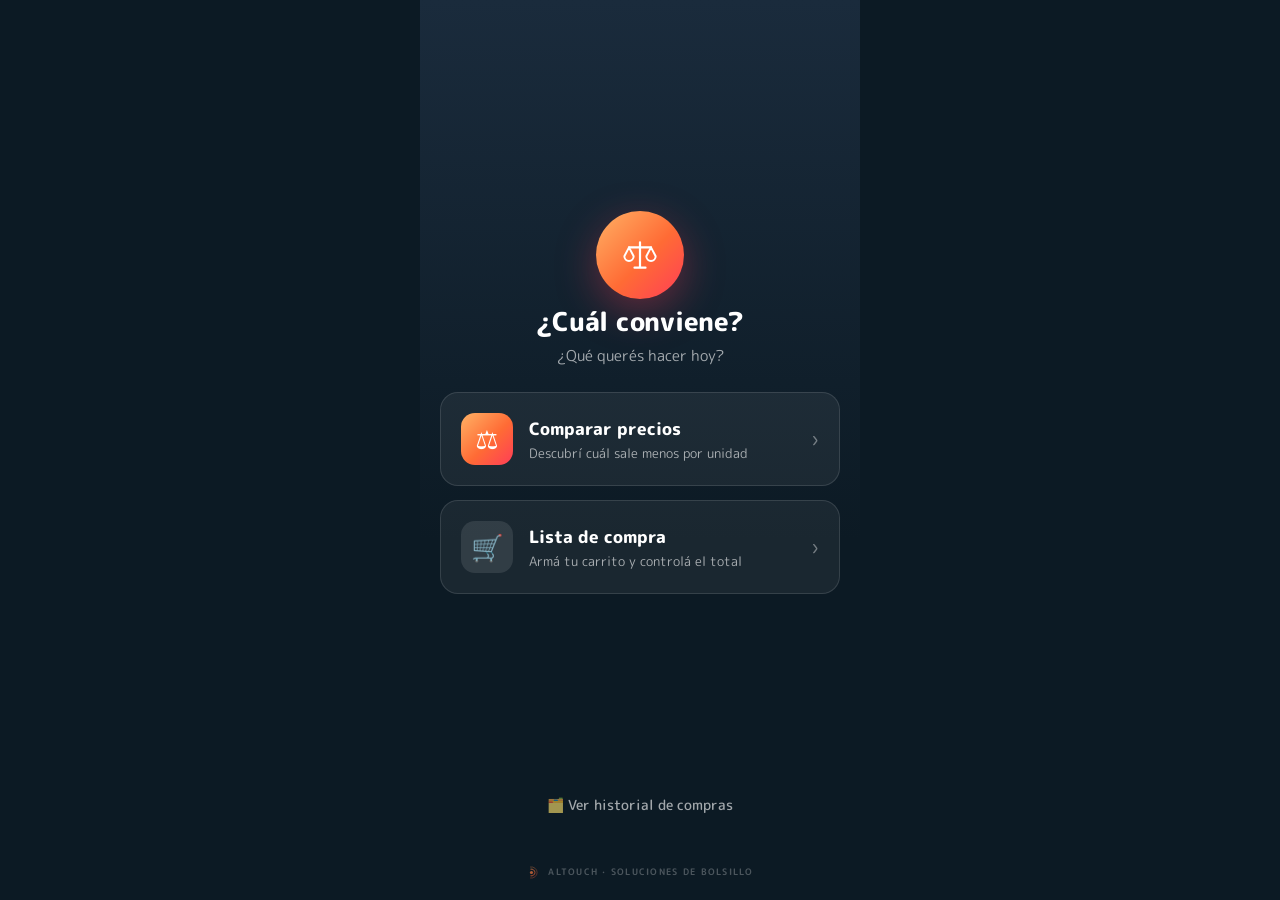
==== cualconviene/index.html @ 2d665ffc "Add files via upload" ====
<!DOCTYPE html>
<html lang="es">
<head>
<meta charset="UTF-8">
<meta name="viewport" content="width=device-width, initial-scale=1.0, maximum-scale=1.0, user-scalable=no">
<meta name="theme-color" content="#0C1A24">
<meta name="apple-mobile-web-app-capable" content="yes">
<meta name="apple-mobile-web-app-status-bar-style" content="black-translucent">
<meta name="apple-mobile-web-app-title" content="Cuál conviene">
<meta name="app-version" content="1">
<title>¿Cuál conviene? · altouch</title>
<link rel="manifest" href="./manifest.json">
<link rel="apple-touch-icon" href="./icons/apple-touch-icon.png">
<link rel="icon" href="./icons/icon-192.png">
<link rel="preconnect" href="https://fonts.googleapis.com">
<link rel="preconnect" href="https://fonts.gstatic.com" crossorigin>
<link href="https://fonts.googleapis.com/css2?family=M+PLUS+Rounded+1c:wght@400;500;700;800&display=swap" rel="stylesheet">
<style>
:root{
  --bg-0:#0C1A24; --bg-1:#1A2B3C; --bg-2:#22384B;
  --panel:rgba(255,255,255,0.06); --panel-strong:rgba(255,255,255,0.10);
  --border:rgba(255,255,255,0.12); --border-strong:rgba(255,255,255,0.22);
  --text:#FFFFFF; --text-dim:rgba(255,255,255,0.62); --text-faint:rgba(255,255,255,0.40);
  --accent:#FF6B35; --accent-2:#FF3D57; --accent-soft:#FFB265; --green:#7FC97A;
  --red:#FF5A6E; --radius:14px;
  --grad-accent:linear-gradient(135deg,#FFB265 0%,#FF6B35 55%,#FF3D57 100%);
}
*{box-sizing:border-box;margin:0;padding:0;-webkit-tap-highlight-color:transparent;}
html,body{height:100%;}
body{font-family:'M PLUS Rounded 1c',system-ui,sans-serif;background:var(--bg-0);color:var(--text);overflow:hidden;position:fixed;width:100%;}
#app{max-width:440px;margin:0 auto;height:100vh;height:100dvh;background:linear-gradient(180deg,#1A2B3C 0%,#0C1A24 60%);display:flex;flex-direction:column;position:relative;overflow:hidden;}
.screen{position:absolute;inset:0;display:flex;flex-direction:column;padding:24px 20px calc(20px + env(safe-area-inset-bottom));opacity:0;pointer-events:none;transform:translateX(24px);transition:opacity .28s ease,transform .28s ease;overflow-y:auto;}
.screen.active{opacity:1;pointer-events:auto;transform:translateX(0);}
.topbar{display:flex;align-items:center;gap:12px;margin-bottom:14px;min-height:36px;}
.topbar h2{flex:1;}
.back{background:var(--panel);border:1px solid var(--border);color:var(--text);width:36px;height:36px;border-radius:10px;font-size:18px;display:flex;align-items:center;justify-content:center;cursor:pointer;flex-shrink:0;}
.chip{background:var(--panel);border:1px solid var(--border);border-radius:20px;padding:6px 12px;font-size:13px;font-weight:700;white-space:nowrap;}
.chip .n{color:var(--green);}
.brandmark{display:flex;align-items:center;gap:8px;}
.brandmark .dot{width:26px;height:26px;border-radius:50%;background:var(--green);display:flex;align-items:center;justify-content:center;color:var(--bg-0);font-weight:800;font-size:15px;}
.brandmark .txt{font-size:13px;color:var(--text-dim);font-weight:500;letter-spacing:.02em;}
h1{font-size:26px;font-weight:800;line-height:1.15;letter-spacing:-.01em;}
h2{font-size:20px;font-weight:700;}
.sub{color:var(--text-dim);font-size:15px;line-height:1.5;font-weight:400;}

.hero-logo{width:88px;height:88px;border-radius:50%;background:var(--grad-accent);display:flex;align-items:center;justify-content:center;margin:0 auto 8px;box-shadow:0 12px 40px rgba(255,61,87,0.35);}
.hero-logo svg{width:44px;height:44px;}
.choice{display:flex;flex-direction:column;gap:14px;}
.choice-card{display:flex;align-items:center;gap:16px;background:var(--panel);border:1px solid var(--border);border-radius:18px;padding:20px;cursor:pointer;transition:transform .12s ease,border .2s ease;text-align:left;color:var(--text);font-family:inherit;}
.choice-card:active{transform:scale(.98);}
.choice-card .ic{width:52px;height:52px;border-radius:14px;background:var(--grad-accent);display:flex;align-items:center;justify-content:center;font-size:26px;flex-shrink:0;}
.choice-card .ic.alt{background:var(--panel-strong);}
.choice-card h3{font-size:17px;font-weight:800;margin-bottom:3px;}
.choice-card p{font-size:13px;color:var(--text-dim);font-weight:400;line-height:1.4;}
.choice-card .arr{margin-left:auto;color:var(--text-faint);font-size:22px;}
.hist-link{display:flex;align-items:center;justify-content:center;gap:8px;background:none;border:none;color:var(--text-dim);font-family:inherit;font-size:14px;font-weight:500;cursor:pointer;padding:14px;width:100%;}

.btn{width:100%;height:56px;border-radius:var(--radius);border:none;cursor:pointer;font-family:inherit;font-size:17px;font-weight:700;display:flex;align-items:center;justify-content:center;gap:10px;transition:transform .12s ease,filter .2s ease;}
.btn:active{transform:scale(.975);}
.btn-accent{background:var(--grad-accent);color:#fff;box-shadow:0 8px 24px rgba(255,61,87,.28);}
.btn-ghost{background:var(--panel);color:var(--text);border:1px solid var(--border-strong);}
.btn-green{background:var(--green);color:#0C1A24;}
.btn:disabled{background:var(--panel);color:var(--text-faint);box-shadow:none;cursor:default;}
.btn-sm{height:48px;font-size:15px;}

.field{margin-bottom:16px;}
.field label{display:block;font-size:13px;color:var(--text-dim);margin-bottom:7px;font-weight:500;}
.input,.select{width:100%;height:50px;border-radius:12px;background:var(--panel);border:1px solid var(--border);color:var(--text);font-family:inherit;font-size:16px;font-weight:500;padding:0 14px;outline:none;transition:border .2s ease;}
.input:focus,.select:focus{border-color:var(--accent);}
.input::placeholder{color:var(--text-faint);font-weight:400;}
.select{appearance:none;background-image:url("data:image/svg+xml,%3Csvg xmlns='http://www.w3.org/2000/svg' width='24' height='24' fill='none' stroke='%23ffffff' stroke-width='2' stroke-opacity='.5'%3E%3Cpath d='M6 9l6 6 6-6'/%3E%3C/svg%3E");background-repeat:no-repeat;background-position:right 12px center;padding-right:40px;}
.row{display:flex;gap:10px;}
.row .field{flex:1;}
.hint{font-size:12px;color:var(--accent-soft);margin-top:-8px;margin-bottom:16px;font-weight:500;}

.tip{font-size:12px;color:var(--text-dim);background:var(--panel);border:1px solid var(--border);border-radius:10px;padding:10px 12px;margin-bottom:18px;line-height:1.45;display:flex;gap:8px;align-items:flex-start;}
.tip .i{color:var(--accent-soft);flex-shrink:0;font-size:14px;}
.toggle-link{background:none;border:none;color:var(--accent-soft);font-family:inherit;font-size:13px;font-weight:700;cursor:pointer;padding:0;margin:-4px 0 16px;display:flex;align-items:center;gap:6px;}

.seg{display:flex;gap:8px;margin-bottom:18px;flex-wrap:wrap;}
.seg button{flex:1;min-width:calc(25% - 8px);height:40px;border-radius:10px;background:var(--panel);border:1px solid var(--border);color:var(--text-dim);font-family:inherit;font-size:13px;font-weight:500;cursor:pointer;transition:all .18s ease;}
.seg button.on{background:var(--grad-accent);color:#fff;border-color:transparent;font-weight:700;}

.plist{display:flex;flex-direction:column;gap:10px;margin:4px 0 16px;}
.pcard{display:flex;align-items:center;gap:12px;background:var(--panel);border:1px solid var(--border);border-radius:12px;padding:12px 14px;}
.pcard .avatar{width:44px;height:44px;border-radius:10px;flex-shrink:0;display:flex;align-items:center;justify-content:center;font-weight:800;font-size:17px;color:#fff;}
.pcard .meta{flex:1;min-width:0;}
.pcard .meta .nm{font-size:15px;font-weight:700;white-space:nowrap;overflow:hidden;text-overflow:ellipsis;}
.pcard .meta .dt{font-size:13px;color:var(--text-dim);font-weight:400;}
.pcard .amt{font-weight:800;font-size:15px;white-space:nowrap;}
.pcard .del{background:none;border:none;color:var(--text-faint);font-size:22px;cursor:pointer;padding:4px;line-height:1;}
.empty{text-align:center;padding:32px 16px;color:var(--text-faint);font-size:14px;border:1px dashed var(--border);border-radius:12px;margin:4px 0 16px;}

.stepper{display:flex;align-items:center;gap:2px;background:var(--panel-strong);border-radius:10px;padding:3px;flex-shrink:0;}
.stepper button{width:28px;height:28px;border:none;background:transparent;color:var(--text);font-size:18px;font-weight:700;cursor:pointer;border-radius:7px;display:flex;align-items:center;justify-content:center;line-height:1;}
.stepper button:active{background:var(--panel);}
.stepper .q{min-width:22px;text-align:center;font-size:14px;font-weight:800;}
.badge-offer{display:inline-block;background:rgba(127,201,122,.16);color:var(--green);font-size:11px;font-weight:700;padding:2px 7px;border-radius:8px;margin-left:6px;vertical-align:middle;}

.total-banner{background:var(--grad-accent);border-radius:18px;padding:18px 20px;margin-bottom:16px;display:flex;align-items:center;justify-content:space-between;box-shadow:0 10px 28px rgba(255,61,87,.28);}
.total-banner .lbl{font-size:13px;font-weight:700;text-transform:uppercase;letter-spacing:.06em;opacity:.9;}
.total-banner .val{font-size:30px;font-weight:800;line-height:1.1;margin-top:2px;}
.total-banner .cnt{text-align:right;font-size:13px;font-weight:700;opacity:.92;}
.total-banner .cnt b{display:block;font-size:26px;}

.winner{background:var(--grad-accent);border-radius:18px;padding:20px;margin-bottom:16px;box-shadow:0 12px 32px rgba(255,61,87,.30);position:relative;overflow:hidden;}
.winner .tag{font-size:12px;font-weight:700;text-transform:uppercase;letter-spacing:.08em;opacity:.9;}
.winner .nm{font-size:24px;font-weight:800;margin:4px 0 2px;}
.winner .unit{font-size:15px;font-weight:500;opacity:.92;}
.winner .save{position:absolute;top:16px;right:16px;background:rgba(0,0,0,.22);border-radius:20px;padding:6px 12px;font-size:13px;font-weight:700;}
.rank{display:flex;flex-direction:column;gap:10px;}
.rrow{display:flex;align-items:center;gap:14px;background:var(--panel);border:1px solid var(--border);border-radius:12px;padding:14px;}
.rrow .pos{font-size:15px;font-weight:800;color:var(--text-faint);width:24px;text-align:center;}
.rrow .bar-wrap{flex:1;min-width:0;}
.rrow .bar-top{display:flex;justify-content:space-between;margin-bottom:6px;gap:8px;}
.rrow .bar-top .nm{font-size:14px;font-weight:700;white-space:nowrap;overflow:hidden;text-overflow:ellipsis;}
.rrow .bar-top .pu{font-size:14px;font-weight:800;white-space:nowrap;}
.rrow .track{height:8px;border-radius:6px;background:rgba(255,255,255,.10);overflow:hidden;}
.rrow .fill{height:100%;border-radius:6px;background:var(--grad-accent);transition:width .6s cubic-bezier(.4,0,.2,1);}
.rrow.best .track{background:rgba(127,201,122,.18);}
.rrow.best .fill{background:var(--green);}
.rrow.best .pos{color:var(--green);}
.note{font-size:13px;color:var(--text-faint);text-align:center;margin-top:14px;line-height:1.5;}

.hcard{background:var(--panel);border:1px solid var(--border);border-radius:14px;padding:16px;margin-bottom:12px;}
.hcard .hhead{display:flex;justify-content:space-between;align-items:baseline;margin-bottom:6px;}
.hcard .hdate{font-size:14px;font-weight:700;}
.hcard .htot{font-size:20px;font-weight:800;color:var(--accent-soft);}
.hcard .hmeta{font-size:13px;color:var(--text-dim);}
.section-title{font-size:14px;font-weight:700;color:var(--text-dim);margin:20px 0 12px;text-transform:uppercase;letter-spacing:.05em;}
.chart{display:flex;align-items:flex-end;gap:10px;height:120px;padding:10px 4px 0;background:var(--panel);border:1px solid var(--border);border-radius:14px;margin-bottom:8px;}
.chart .col{flex:1;display:flex;flex-direction:column;align-items:center;gap:6px;height:100%;justify-content:flex-end;}
.chart .cbar{width:100%;max-width:38px;border-radius:6px 6px 0 0;background:var(--grad-accent);transition:height .5s ease;}
.chart .clbl{font-size:11px;color:var(--text-faint);text-align:center;line-height:1.2;}
.chart .cval{font-size:11px;font-weight:700;color:var(--text-dim);}
.trend{display:flex;align-items:center;justify-content:space-between;background:var(--panel);border:1px solid var(--border);border-radius:12px;padding:12px 14px;margin-bottom:8px;}
.trend .tn{font-size:14px;font-weight:700;}
.trend .tp{font-size:13px;color:var(--text-dim);}
.trend .delta{font-size:14px;font-weight:800;padding:4px 10px;border-radius:16px;}
.delta.up{background:rgba(255,90,110,.16);color:var(--red);}
.delta.down{background:rgba(127,201,122,.16);color:var(--green);}
.delta.flat{background:var(--panel-strong);color:var(--text-dim);}

#toast{position:absolute;bottom:calc(24px + env(safe-area-inset-bottom));left:50%;transform:translateX(-50%) translateY(20px);background:var(--bg-2);border:1px solid var(--border-strong);color:var(--text);padding:12px 20px;border-radius:12px;font-size:14px;font-weight:500;opacity:0;pointer-events:none;transition:all .3s ease;z-index:50;white-space:nowrap;max-width:90%;}
#toast.show{opacity:1;transform:translateX(-50%) translateY(0);}
.stack{display:flex;flex-direction:column;gap:12px;}
.mt-auto{margin-top:auto;padding-top:16px;}

.appfoot{display:flex;align-items:center;justify-content:center;gap:7px;padding-top:20px;margin-top:16px;opacity:.65;}
.appfoot svg{width:15px;height:15px;flex-shrink:0;}
.appfoot span{font-size:9px;color:var(--text-faint);font-weight:700;letter-spacing:.14em;text-transform:uppercase;}
</style>
</head>
<body>
<div id="app">

  <!-- HOME -->
  <section class="screen active" id="s-home">
    <div style="text-align:center;margin:auto 0 24px;">
      <div class="hero-logo">
        <svg viewBox="0 0 52 52" fill="none" xmlns="http://www.w3.org/2000/svg">
          <path d="M26 11 V41 M13 17 H39 M19.5 41 H32.5" stroke="#fff" stroke-width="2.6" stroke-linecap="round"/>
          <path d="M13 17 L7.5 27.5 A5.5 5.5 0 0 0 18.5 27.5 Z" stroke="#fff" stroke-width="2.3" stroke-linejoin="round" fill="none"/>
          <path d="M39 17 L33.5 27.5 A5.5 5.5 0 0 0 44.5 27.5 Z" stroke="#fff" stroke-width="2.3" stroke-linejoin="round" fill="none"/>
        </svg>
      </div>
      <h1 style="margin-bottom:8px;">¿Cuál conviene?</h1><p class="sub" style="max-width:280px;margin:0 auto;">¿Qué querés hacer hoy?</p>
    </div>
    <div class="choice">
      <button class="choice-card" onclick="go('add')"><div class="ic">⚖️</div><div><h3>Comparar precios</h3><p>Descubrí cuál sale menos por unidad</p></div><div class="arr">›</div></button>
      <button class="choice-card" onclick="go('cart')"><div class="ic alt">🛒</div><div><h3>Lista de compra</h3><p>Armá tu carrito y controlá el total</p></div><div class="arr">›</div></button>
    </div>
    <div style="margin-top:auto;">
      <button class="hist-link" onclick="go('history')">🗂️ Ver historial de compras</button>
      <div class="appfoot"><svg viewBox="0 0 52 52" fill="none" xmlns="http://www.w3.org/2000/svg"><defs><linearGradient id="atg-home" x1="0" y1="0" x2="52" y2="52" gradientUnits="userSpaceOnUse"><stop stop-color="#FFB265"/><stop offset=".55" stop-color="#FF6B35"/><stop offset="1" stop-color="#FF3D57"/></linearGradient></defs><circle cx="19" cy="26" r="5.5" fill="url(#atg-home)"/><path d="M16.92 14.18 A12 12 0 1 1 16.92 37.82" stroke="url(#atg-home)" stroke-width="3.4" stroke-linecap="round"/><path d="M15.61 6.80 A19.5 19.5 0 1 1 15.61 45.20" stroke="url(#atg-home)" stroke-width="3" stroke-linecap="round" opacity=".55"/></svg><span>altouch · soluciones de bolsillo</span></div>
    </div>
  </section>

  <!-- ADD (comparator) -->
  <section class="screen" id="s-add">
    <div class="topbar"><button class="back" onclick="go('home')">‹</button><h2>Comparar</h2><span class="chip">Cargados: <span class="n" id="add-count">0</span></span></div>
    <button class="btn btn-ghost btn-sm" style="margin-bottom:10px;" onclick="simulatePhoto()">📷 &nbsp;Sacar foto de la etiqueta</button>
    <div class="tip"><span class="i">📸</span><span>Encuadrá el producto mostrando el <b>gramaje o medida</b> y la <b>etiqueta de precio de la góndola</b> en la misma foto. Si la etiqueta de góndola ya tiene todo, con eso alcanza.</span></div>
    <div style="display:flex;align-items:center;gap:12px;margin-bottom:18px;"><div style="flex:1;height:1px;background:var(--border);"></div><span style="font-size:12px;color:var(--text-faint);">o cargá a mano</span><div style="flex:1;height:1px;background:var(--border);"></div></div>

    <div class="field"><label>¿Qué estás comparando?</label>
      <div class="seg" id="segType">
        <button class="on" data-t="peso" onclick="setType('peso')">Peso</button>
        <button data-t="volumen" onclick="setType('volumen')">Volumen</button>
        <button data-t="longitud" onclick="setType('longitud')">Largo</button>
        <button data-t="unidad" onclick="setType('unidad')">Unidades</button>
      </div>
    </div>
    <div class="field"><label>Nombre o marca</label><input class="input" id="i-name" placeholder="Ej: Arroz Gallo Oro"></div>
    <div class="row">
      <div class="field"><label>Precio ($)</label><input class="input" id="i-price" type="number" inputmode="decimal" placeholder="135.50"></div>
      <div class="field"><label>Cantidad</label><input class="input" id="i-qty" type="number" inputmode="decimal" placeholder="1"></div>
      <div class="field" style="flex:0 0 96px;"><label>Unidad</label><select class="select" id="i-unit" onchange="onUnitChange()"></select></div>
    </div>
    <div id="pano-field" style="display:none;">
      <div class="field"><label>¿Cuánto mide cada paño? (cm)</label><input class="input" id="i-pano" type="number" inputmode="decimal" placeholder="Ej: 22"></div>
      <p class="hint">↑ Convertimos los paños a metros para poder compararlos contra rollos en metros.</p>
    </div>

    <button class="toggle-link" id="offer-toggle" onclick="toggleOffer('add')">＋ ¿Hay oferta por cantidad? (3x2, 2do al 50%…)</button>
    <div id="offer-field" style="display:none;">
      <div class="row">
        <div class="field"><label>Llevando (cant.)</label><input class="input" id="i-offer-qty" type="number" inputmode="decimal" placeholder="Ej: 2"></div>
        <div class="field"><label>Pagás en total ($)</label><input class="input" id="i-offer-total" type="number" inputmode="decimal" placeholder="Ej: 2100"></div>
      </div>
      <p class="hint">Calculamos el precio real por unidad con la oferta aplicada.</p>
    </div>

    <button class="btn btn-green btn-sm" style="margin-top:4px;" onclick="addProduct()">＋ Agregar a la comparación</button>
    <div class="mt-auto"><button class="btn btn-accent" id="btn-goto-list" onclick="go('list')" disabled>Ver comparación (0)</button></div>
    <div class="appfoot"><svg viewBox="0 0 52 52" fill="none" xmlns="http://www.w3.org/2000/svg"><defs><linearGradient id="atg-add" x1="0" y1="0" x2="52" y2="52" gradientUnits="userSpaceOnUse"><stop stop-color="#FFB265"/><stop offset=".55" stop-color="#FF6B35"/><stop offset="1" stop-color="#FF3D57"/></linearGradient></defs><circle cx="19" cy="26" r="5.5" fill="url(#atg-add)"/><path d="M16.92 14.18 A12 12 0 1 1 16.92 37.82" stroke="url(#atg-add)" stroke-width="3.4" stroke-linecap="round"/><path d="M15.61 6.80 A19.5 19.5 0 1 1 15.61 45.20" stroke="url(#atg-add)" stroke-width="3" stroke-linecap="round" opacity=".55"/></svg><span>altouch · soluciones de bolsillo</span></div>
  </section>

  <!-- COMPARE LIST -->
  <section class="screen" id="s-list">
    <div class="topbar"><button class="back" onclick="go('add')">‹</button><h2>Tu comparación</h2></div>
    <p class="sub" id="list-sub" style="margin-bottom:14px;">Cargá al menos 2 productos.</p>
    <div id="list-container"></div>
    <div class="mt-auto stack">
      <button class="btn btn-ghost btn-sm" onclick="go('add')">＋ Agregar otro producto</button>
      <button class="btn btn-accent" id="btn-do-compare" onclick="compare()" disabled>Comparar precios</button>
    </div>
    <div class="appfoot"><svg viewBox="0 0 52 52" fill="none" xmlns="http://www.w3.org/2000/svg"><defs><linearGradient id="atg-list" x1="0" y1="0" x2="52" y2="52" gradientUnits="userSpaceOnUse"><stop stop-color="#FFB265"/><stop offset=".55" stop-color="#FF6B35"/><stop offset="1" stop-color="#FF3D57"/></linearGradient></defs><circle cx="19" cy="26" r="5.5" fill="url(#atg-list)"/><path d="M16.92 14.18 A12 12 0 1 1 16.92 37.82" stroke="url(#atg-list)" stroke-width="3.4" stroke-linecap="round"/><path d="M15.61 6.80 A19.5 19.5 0 1 1 15.61 45.20" stroke="url(#atg-list)" stroke-width="3" stroke-linecap="round" opacity=".55"/></svg><span>altouch · soluciones de bolsillo</span></div>
  </section>

  <!-- RESULTS -->
  <section class="screen" id="s-results">
    <div class="topbar"><button class="back" onclick="go('list')">‹</button><h2>Resultado</h2></div>
    <div id="results-container"></div>
    <div class="mt-auto stack">
      <button class="btn btn-green btn-sm" onclick="addWinnerToCart()">🛒 &nbsp;Agregar ganador a mi lista</button>
      <div class="row">
        <button class="btn btn-ghost btn-sm" style="flex:1;" onclick="saveComparison()">💾 Guardar</button>
        <button class="btn btn-ghost btn-sm" style="flex:1;" onclick="reset()">↺ De nuevo</button>
      </div>
    </div>
    <div class="appfoot"><svg viewBox="0 0 52 52" fill="none" xmlns="http://www.w3.org/2000/svg"><defs><linearGradient id="atg-res" x1="0" y1="0" x2="52" y2="52" gradientUnits="userSpaceOnUse"><stop stop-color="#FFB265"/><stop offset=".55" stop-color="#FF6B35"/><stop offset="1" stop-color="#FF3D57"/></linearGradient></defs><circle cx="19" cy="26" r="5.5" fill="url(#atg-res)"/><path d="M16.92 14.18 A12 12 0 1 1 16.92 37.82" stroke="url(#atg-res)" stroke-width="3.4" stroke-linecap="round"/><path d="M15.61 6.80 A19.5 19.5 0 1 1 15.61 45.20" stroke="url(#atg-res)" stroke-width="3" stroke-linecap="round" opacity=".55"/></svg><span>altouch · soluciones de bolsillo</span></div>
  </section>

  <!-- CART -->
  <section class="screen" id="s-cart">
    <div class="topbar"><button class="back" onclick="go('home')">‹</button><h2>Lista de compra</h2></div>
    <div class="total-banner"><div><div class="lbl">Total</div><div class="val" id="cart-total">$0</div></div><div class="cnt"><b id="cart-count">0</b>ítems</div></div>
    <div id="cart-container"></div>

    <div class="section-title" style="margin-top:8px;">Agregar producto</div>
    <button class="btn btn-ghost btn-sm" style="margin-bottom:10px;" onclick="simulateCartPhoto()">📷 &nbsp;Sacar foto</button>
    <div class="tip"><span class="i">📸</span><span>Mostrá el producto y la <b>etiqueta de precio de góndola</b> en la misma toma.</span></div>
    <div class="row">
      <div class="field" style="flex:2;"><label>Producto</label><input class="input" id="c-name" placeholder="Ej: Leche"></div>
      <div class="field" style="flex:1;"><label>Cantidad</label><input class="input" id="c-qty" type="number" inputmode="numeric" placeholder="1"></div>
    </div>
    <div class="field"><label>Precio c/u ($)</label><input class="input" id="c-price" type="number" inputmode="decimal" placeholder="990"></div>

    <button class="toggle-link" id="c-offer-toggle" onclick="toggleOffer('cart')">＋ ¿Oferta por cantidad?</button>
    <div id="c-offer-field" style="display:none;">
      <div class="row">
        <div class="field"><label>Llevando (cant.)</label><input class="input" id="c-offer-qty" type="number" inputmode="numeric" placeholder="Ej: 3"></div>
        <div class="field"><label>Pagás en total ($)</label><input class="input" id="c-offer-total" type="number" inputmode="decimal" placeholder="Ej: 2000"></div>
      </div>
      <p class="hint">Usamos el precio de la oferta como total de esa línea.</p>
    </div>

    <button class="btn btn-green btn-sm" onclick="addCartItem()">＋ Agregar a la lista</button>
    <div class="mt-auto stack">
      <button class="btn btn-ghost btn-sm" onclick="go('add')">⚖️ &nbsp;Ir a comparar un producto</button>
      <button class="btn btn-accent" id="btn-close-purchase" onclick="closePurchase()" disabled>Cerrar compra</button>
    </div>
    <div class="appfoot"><svg viewBox="0 0 52 52" fill="none" xmlns="http://www.w3.org/2000/svg"><defs><linearGradient id="atg-cart" x1="0" y1="0" x2="52" y2="52" gradientUnits="userSpaceOnUse"><stop stop-color="#FFB265"/><stop offset=".55" stop-color="#FF6B35"/><stop offset="1" stop-color="#FF3D57"/></linearGradient></defs><circle cx="19" cy="26" r="5.5" fill="url(#atg-cart)"/><path d="M16.92 14.18 A12 12 0 1 1 16.92 37.82" stroke="url(#atg-cart)" stroke-width="3.4" stroke-linecap="round"/><path d="M15.61 6.80 A19.5 19.5 0 1 1 15.61 45.20" stroke="url(#atg-cart)" stroke-width="3" stroke-linecap="round" opacity=".55"/></svg><span>altouch · soluciones de bolsillo</span></div>
  </section>

  <!-- HISTORY -->
  <section class="screen" id="s-history">
    <div class="topbar"><button class="back" onclick="go('home')">‹</button><h2>Historial</h2></div>
    <div id="history-container"></div>
    <div class="appfoot"><svg viewBox="0 0 52 52" fill="none" xmlns="http://www.w3.org/2000/svg"><defs><linearGradient id="atg-hist" x1="0" y1="0" x2="52" y2="52" gradientUnits="userSpaceOnUse"><stop stop-color="#FFB265"/><stop offset=".55" stop-color="#FF6B35"/><stop offset="1" stop-color="#FF3D57"/></linearGradient></defs><circle cx="19" cy="26" r="5.5" fill="url(#atg-hist)"/><path d="M16.92 14.18 A12 12 0 1 1 16.92 37.82" stroke="url(#atg-hist)" stroke-width="3.4" stroke-linecap="round"/><path d="M15.61 6.80 A19.5 19.5 0 1 1 15.61 45.20" stroke="url(#atg-hist)" stroke-width="3" stroke-linecap="round" opacity=".55"/></svg><span>altouch · soluciones de bolsillo</span></div>
  </section>

  <div id="toast"></div>
</div>

<script>
const UNITS={
  peso:{base:'g',units:{'g':1,'kg':1000}},
  volumen:{base:'ml',units:{'ml':1,'cc':1,'l':1000}},
  longitud:{base:'m',units:{'m':1,'cm':0.01,'paño':'dyn'}},
  unidad:{base:'u',units:{'u':1,'docena':12,'pack':1}}
};
const PER_LABEL={peso:'por kg',volumen:'por litro',longitud:'por metro',unidad:'por unidad'};
const PER_SCALE={peso:1000,volumen:1000,longitud:1,unidad:1};
const COLORS=['#FF6B35','#FF3D57','#7FC97A','#3C82F6','#B368D9','#F5A623'];
let state={type:'peso',compareProducts:[],cart:[]};
let offerOn={add:false,cart:false};

const LS={cart:'cualconviene_cart',hist:'cualconviene_history',saved:'cualconviene_saved'};
function lsGet(k,def){try{const v=localStorage.getItem(k);return v?JSON.parse(v):def;}catch(e){return def;}}
function lsSet(k,v){try{localStorage.setItem(k,JSON.stringify(v));}catch(e){}}

function go(id){
  document.querySelectorAll('.screen').forEach(s=>s.classList.remove('active'));
  document.getElementById('s-'+id).classList.add('active');
  if(id==='list')renderCompareList();
  if(id==='cart')renderCart();
  if(id==='history')renderHistory();
  document.getElementById('s-'+id).scrollTop=0;
}

function setType(t){
  if(state.compareProducts.length>0&&t!==state.type){toast('Ya comparás por '+labelOf(state.type)+'. Terminá o reiniciá.');return;}
  state.type=t;
  document.querySelectorAll('#segType button').forEach(b=>b.classList.toggle('on',b.dataset.t===t));
  fillUnits();onUnitChange();
}
function labelOf(t){return {peso:'peso',volumen:'volumen',longitud:'largo',unidad:'unidades'}[t];}
function fillUnits(){const sel=document.getElementById('i-unit');sel.innerHTML='';Object.keys(UNITS[state.type].units).forEach(u=>{const o=document.createElement('option');o.value=u;o.textContent=u;sel.appendChild(o);});}
function onUnitChange(){document.getElementById('pano-field').style.display=document.getElementById('i-unit').value==='paño'?'block':'none';}

function toggleOffer(ctx){
  offerOn[ctx]=!offerOn[ctx];
  const field=document.getElementById(ctx==='add'?'offer-field':'c-offer-field');
  const tog=document.getElementById(ctx==='add'?'offer-toggle':'c-offer-toggle');
  field.style.display=offerOn[ctx]?'block':'none';
  tog.textContent=(offerOn[ctx]?'− ':'＋ ')+(ctx==='add'?'¿Hay oferta por cantidad? (3x2, 2do al 50%…)':'¿Oferta por cantidad?');
}

function addProduct(){
  const name=document.getElementById('i-name').value.trim();
  const price=parseFloat(document.getElementById('i-price').value);
  const qty=parseFloat(document.getElementById('i-qty').value);
  const unit=document.getElementById('i-unit').value;
  if(!name){toast('Ponele un nombre 🙂');return;}
  if(!price||price<=0){toast('Falta el precio');return;}
  if(!qty||qty<=0){toast('Falta la cantidad');return;}
  if(state.compareProducts.length>=5){toast('Máximo 5 productos');return;}

  let baseQty;
  if(unit==='paño'){
    const pano=parseFloat(document.getElementById('i-pano').value);
    if(!pano||pano<=0){toast('¿Cuánto mide el paño? (cm)');return;}
    baseQty=qty*(pano/100);
  }else{baseQty=qty*UNITS[state.type].units[unit];}

  // bulk offer
  let effTotalPrice=price, effPacks=1, offer=null;
  if(offerOn.add){
    const oq=parseFloat(document.getElementById('i-offer-qty').value);
    const ot=parseFloat(document.getElementById('i-offer-total').value);
    if(!oq||oq<=0||!ot||ot<=0){toast('Completá la oferta (cantidad y total)');return;}
    effPacks=oq;effTotalPrice=ot;offer={qty:oq,total:ot};
  }
  const totalBase=baseQty*effPacks;
  const perUnit=(effTotalPrice/totalBase)*PER_SCALE[state.type];
  const perPack=effTotalPrice/effPacks; // precio real por unidad de producto

  state.compareProducts.push({name,price,perPack,qty,unit,type:state.type,perUnit,offer,color:COLORS[state.compareProducts.length%COLORS.length]});
  document.getElementById('i-name').value='';document.getElementById('i-price').value='';document.getElementById('i-qty').value='';document.getElementById('i-pano').value='';
  document.getElementById('i-offer-qty').value='';document.getElementById('i-offer-total').value='';
  if(offerOn.add)toggleOffer('add');
  toast('✓ '+name+' agregado');updateAddBtn();
}
function updateAddBtn(){const n=state.compareProducts.length;document.getElementById('add-count').textContent=n;const b=document.getElementById('btn-goto-list');b.textContent='Ver comparación ('+n+')';b.disabled=n===0;}

function renderCompareList(){
  const c=document.getElementById('list-container');
  if(state.compareProducts.length===0){c.innerHTML='<div class="empty">Todavía no cargaste nada.<br>Volvé y agregá productos.</div>';}
  else{c.innerHTML='<div class="plist">'+state.compareProducts.map((p,i)=>`
    <div class="pcard"><div class="avatar" style="background:${p.color};">${p.name.charAt(0).toUpperCase()}</div>
    <div class="meta"><div class="nm">${esc(p.name)}${p.offer?'<span class="badge-offer">oferta</span>':''}</div><div class="dt">${p.qty} ${p.unit} · $${p.price.toFixed(2)}${p.offer?' · '+p.offer.qty+'x $'+p.offer.total:''}</div></div>
    <button class="del" onclick="rmCompare(${i})">×</button></div>`).join('')+'</div>';}
  document.getElementById('list-sub').textContent=state.compareProducts.length<2?'Cargá al menos 2 productos para comparar.':'Comparando '+labelOf(state.type)+' · '+state.compareProducts.length+' productos';
  document.getElementById('btn-do-compare').disabled=state.compareProducts.length<2;
}
function rmCompare(i){state.compareProducts.splice(i,1);updateAddBtn();renderCompareList();}

let lastBest=null;
function compare(){
  if(state.compareProducts.length<2){toast('Necesitás 2 o más');return;}
  const sorted=[...state.compareProducts].sort((a,b)=>a.perUnit-b.perUnit);
  const best=sorted[0],worst=sorted[sorted.length-1];lastBest=best;
  const savePct=((worst.perUnit-best.perUnit)/worst.perUnit*100);
  const maxPer=worst.perUnit;const perLabel=PER_LABEL[best.type];
  document.getElementById('results-container').innerHTML=`
    <div class="winner"><div class="save">−${savePct.toFixed(0)}%</div><div class="tag">🏆 Más conveniente</div>
      <div class="nm">${esc(best.name)}</div><div class="unit">$${fmt(best.perUnit)} ${perLabel}${best.offer?' · con oferta':''}</div></div>
    <div class="rank">${sorted.map((p,i)=>{const w=Math.max(8,(p.perUnit/maxPer*100));
      return `<div class="rrow ${i===0?'best':''}"><div class="pos">${i===0?'★':'#'+(i+1)}</div>
      <div class="bar-wrap"><div class="bar-top"><span class="nm">${esc(p.name)}${p.offer?'<span class="badge-offer">of.</span>':''}</span><span class="pu">$${fmt(p.perUnit)}</span></div>
      <div class="track"><div class="fill" style="width:0%" data-w="${w}"></div></div></div></div>`;}).join('')}</div>
    <div class="note">Precios normalizados ${perLabel}.<br>Comparando ${state.compareProducts.length} productos por ${labelOf(best.type)}.</div>`;
  go('results');
  requestAnimationFrame(()=>setTimeout(()=>{document.querySelectorAll('#results-container .fill').forEach(f=>{f.style.width=f.dataset.w+'%';});},80));
}
function saveComparison(){if(!lastBest)return;const saved=lsGet(LS.saved,[]);saved.unshift({date:Date.now(),type:state.type,best:lastBest.name,perUnit:lastBest.perUnit,count:state.compareProducts.length});lsSet(LS.saved,saved);toast('💾 Comparativa guardada');}
function addWinnerToCart(){if(!lastBest)return;state.cart.push({name:lastBest.name,qty:1,unitPrice:lastBest.perPack,offer:lastBest.offer?{qty:lastBest.offer.qty,total:lastBest.offer.total}:null,fromCompare:true});saveCart();toast('🛒 '+lastBest.name+' → a tu lista');}

function renderCart(){
  const c=document.getElementById('cart-container');
  if(state.cart.length===0){c.innerHTML='<div class="empty">Tu lista está vacía.<br>Agregá productos a mano, por foto o desde el comparador.</div>';}
  else{c.innerHTML='<div class="plist">'+state.cart.map((it,i)=>{
    const line=lineTotal(it);
    const av=it.fromCompare?'★':it.name.charAt(0).toUpperCase();
    const avbg=it.fromCompare?'var(--green)':COLORS[i%COLORS.length];
    const avcol=it.fromCompare?'#0C1A24':'#fff';
    const sub=it.offer?('oferta '+it.offer.qty+'x $'+it.offer.total):('$'+Number(it.unitPrice).toFixed(2)+' c/u');
    const ctrl=it.offer?`<div class="amt">$${line.toFixed(0)}</div>`:`<div class="stepper"><button onclick="cartQty(${i},-1)">−</button><span class="q">${it.qty}</span><button onclick="cartQty(${i},1)">＋</button></div><div class="amt">$${line.toFixed(0)}</div>`;
    return `<div class="pcard"><div class="avatar" style="background:${avbg};color:${avcol};">${av}</div>
      <div class="meta"><div class="nm">${esc(it.name)}${it.offer?'<span class="badge-offer">of.</span>':''}</div><div class="dt">${sub}</div></div>
      ${ctrl}<button class="del" onclick="rmCartItem(${i})">×</button></div>`;}).join('')+'</div>';}
  const total=state.cart.reduce((s,it)=>s+lineTotal(it),0);
  const count=state.cart.reduce((s,it)=>s+(it.offer?it.offer.qty:it.qty),0);
  document.getElementById('cart-total').textContent='$'+total.toLocaleString('es-AR',{maximumFractionDigits:0});
  document.getElementById('cart-count').textContent=count;
  document.getElementById('btn-close-purchase').disabled=state.cart.length===0;
}
function lineTotal(it){return it.offer?Number(it.offer.total):it.qty*Number(it.unitPrice);}
function cartQty(i,d){const it=state.cart[i];it.qty=Math.max(1,it.qty+d);saveCart();renderCart();}
function addCartItem(){
  const name=document.getElementById('c-name').value.trim();
  if(!name){toast('Ponele un nombre');return;}
  let offer=null,qty=parseInt(document.getElementById('c-qty').value)||1,unitPrice=parseFloat(document.getElementById('c-price').value);
  if(offerOn.cart){
    const oq=parseInt(document.getElementById('c-offer-qty').value);const ot=parseFloat(document.getElementById('c-offer-total').value);
    if(!oq||oq<=0||!ot||ot<=0){toast('Completá la oferta');return;}
    offer={qty:oq,total:ot};unitPrice=ot/oq;qty=oq;
  }else{
    if(!unitPrice||unitPrice<=0){toast('Falta el precio');return;}
  }
  state.cart.push({name,qty,unitPrice,offer,fromCompare:false});
  document.getElementById('c-name').value='';document.getElementById('c-qty').value='';document.getElementById('c-price').value='';
  document.getElementById('c-offer-qty').value='';document.getElementById('c-offer-total').value='';
  if(offerOn.cart)toggleOffer('cart');
  saveCart();renderCart();toast('✓ Agregado');
}
function rmCartItem(i){state.cart.splice(i,1);saveCart();renderCart();}
function saveCart(){lsSet(LS.cart,state.cart);}
function closePurchase(){
  if(state.cart.length===0)return;
  const total=state.cart.reduce((s,it)=>s+lineTotal(it),0);
  const count=state.cart.reduce((s,it)=>s+(it.offer?it.offer.qty:it.qty),0);
  const hist=lsGet(LS.hist,[]);
  hist.unshift({date:Date.now(),total,count,items:state.cart.map(it=>({name:it.name,price:lineTotal(it),qty:it.offer?it.offer.qty:it.qty,unitPrice:Number(it.unitPrice)}))});
  lsSet(LS.hist,hist);state.cart=[];saveCart();toast('✓ Compra cerrada y archivada');go('history');
}

function renderHistory(){
  const c=document.getElementById('history-container');const hist=lsGet(LS.hist,[]);
  if(hist.length===0){c.innerHTML='<div class="empty">Todavía no cerraste ninguna compra.<br>Cuando cierres una, la vas a ver acá con su fecha y total.</div>';return;}
  let html='';
  if(hist.length>=2){
    const chrono=[...hist].reverse();const max=Math.max(...chrono.map(h=>h.total));
    html+='<div class="section-title">Evolución del gasto</div><div class="chart">'+chrono.map(h=>{const pct=Math.max(6,h.total/max*100);return `<div class="col"><div class="cval">$${compact(h.total)}</div><div class="cbar" style="height:${pct}%"></div><div class="clbl">${shortDate(h.date)}</div></div>`;}).join('')+'</div>';
    const first=chrono[0].total,last=chrono[chrono.length-1].total;const pc=((last-first)/first*100);
    html+=`<div class="trend"><div><div class="tn">Variación total</div><div class="tp">primera vs. última compra</div></div>${deltaBadge(pc)}</div>`;
  }
  const map={};
  [...hist].reverse().forEach(h=>{h.items.forEach(it=>{const k=it.name.trim().toLowerCase();const up=it.unitPrice||it.price;(map[k]=map[k]||{name:it.name,prices:[]}).prices.push(up);});});
  const repeated=Object.values(map).filter(m=>m.prices.length>=2);
  if(repeated.length){
    html+='<div class="section-title">Cómo cambiaron tus productos</div>';
    repeated.forEach(m=>{const f=m.prices[0],l=m.prices[m.prices.length-1];const pc=((l-f)/f*100);html+=`<div class="trend"><div><div class="tn">${esc(m.name)}</div><div class="tp">$${f.toFixed(0)} → $${l.toFixed(0)} c/u</div></div>${deltaBadge(pc)}</div>`;});
  }
  html+='<div class="section-title">Compras cerradas</div>';
  html+=hist.map(h=>`<div class="hcard"><div class="hhead"><span class="hdate">${fullDate(h.date)}</span><span class="htot">$${h.total.toLocaleString('es-AR',{maximumFractionDigits:0})}</span></div><div class="hmeta">${h.count} ítems · ${h.items.slice(0,3).map(i=>esc(i.name)).join(', ')}${h.items.length>3?'…':''}</div></div>`).join('');
  c.innerHTML=html;
}
function deltaBadge(pc){if(Math.abs(pc)<0.5)return '<div class="delta flat">=</div>';const cls=pc>0?'up':'down';const a=pc>0?'▲':'▼';return `<div class="delta ${cls}">${a} ${Math.abs(pc).toFixed(0)}%</div>`;}

const SAMPLES=[{name:'Arroz Gallo Oro',price:1350,qty:1,unit:'kg',type:'peso'},{name:'Arroz Apolo',price:890,qty:500,unit:'g',type:'peso'},{name:'Rollo Cocina Sussex',price:2100,qty:80,unit:'paño',type:'longitud',pano:22}];
let sIdx=0;
function simulatePhoto(){toast('📷 Leyendo etiqueta…');setTimeout(()=>{const s=SAMPLES[sIdx%SAMPLES.length];sIdx++;setType(s.type);document.getElementById('i-name').value=s.name;document.getElementById('i-price').value=s.price;document.getElementById('i-qty').value=s.qty;fillUnits();document.getElementById('i-unit').value=s.unit;onUnitChange();if(s.pano)document.getElementById('i-pano').value=s.pano;toast('✓ Datos detectados — revisalos');},900);}
const CART_SAMPLES=[{name:'Leche La Serenísima',qty:2,price:990},{name:'Yerba Playadito',qty:1,price:2350},{name:'Fideos Matarazzo',qty:3,price:820}];
let cIdx=0;
function simulateCartPhoto(){toast('📷 Leyendo etiqueta…');setTimeout(()=>{const s=CART_SAMPLES[cIdx%CART_SAMPLES.length];cIdx++;document.getElementById('c-name').value=s.name;document.getElementById('c-qty').value=s.qty;document.getElementById('c-price').value=s.price;toast('✓ Datos detectados — revisalos');},900);}

function reset(){state.compareProducts=[];state.type='peso';fillUnits();setType('peso');updateAddBtn();lastBest=null;go('home');}
function fmt(n){return n>=100?n.toFixed(0):n.toFixed(n>=10?1:2);}
function compact(n){return n>=1000?(n/1000).toFixed(n>=10000?0:1)+'k':n.toFixed(0);}
function esc(s){return String(s).replace(/[&<>"']/g,c=>({'&':'&amp;','<':'&lt;','>':'&gt;','"':'&quot;',"'":'&#39;'}[c]));}
function shortDate(ts){const d=new Date(ts);return d.getDate()+'/'+(d.getMonth()+1);}
function fullDate(ts){const d=new Date(ts);return d.toLocaleDateString('es-AR',{day:'2-digit',month:'short',year:'numeric'})+' · '+d.toLocaleTimeString('es-AR',{hour:'2-digit',minute:'2-digit'});}
let toastTimer;function toast(msg){const t=document.getElementById('toast');t.textContent=msg;t.classList.add('show');clearTimeout(toastTimer);toastTimer=setTimeout(()=>t.classList.remove('show'),1900);}

state.cart=lsGet(LS.cart,[]);fillUnits();onUnitChange();updateAddBtn();

// ── Registro del Service Worker ──────────────────────────────────────────
if('serviceWorker' in navigator){
  window.addEventListener('load', ()=>{
    navigator.serviceWorker.register('./sw.js').catch(()=>{});
  });
}
</script>

<div id="altouch-ad-slot" aria-hidden="false"></div>

<style>
  #altouch-ad-slot{
    position:fixed;
    left:0; right:0; bottom:0;
    max-width:440px;
    margin:0 auto;
    z-index:40;
    display:none;
  }
  #altouch-ad-slot.is-visible{ display:block; }
  .altouch-ad{
    display:flex;
    flex-direction:column;
    gap:2px;
    padding:9px 18px calc(9px + env(safe-area-inset-bottom));
    background:var(--bg-2, #22384B);
    border-top:1px solid var(--border, rgba(255,255,255,.12));
    text-decoration:none;
  }
  .altouch-ad-eyebrow{
    font-weight:600;
    font-size:10px;
    letter-spacing:.18em;
    text-transform:uppercase;
    color:var(--text-faint, rgba(255,255,255,.40));
  }
  .altouch-ad-text{
    font-family:var(--font, 'M PLUS Rounded 1c', system-ui, sans-serif);
    font-size:13px;
    color:var(--text-dim, rgba(255,255,255,.62));
  }
</style>

<script>
(function () {
  var APP_SLUG = 'cualconviene'; // <-- coincide con la clave en ads-config.json

  fetch('/ads-config.json', { cache: 'no-store' })
    .then(function (r) { return r.ok ? r.json() : null; })
    .then(function (cfg) {
      if (!cfg) return;
      var conf = cfg[APP_SLUG];
      if (!conf || !conf.enabled) return;

      var slot = document.getElementById('altouch-ad-slot');
      slot.innerHTML =
        '<a class="altouch-ad" href="' + conf.url + '" target="_blank" rel="noopener">' +
          '<span class="altouch-ad-eyebrow">' + (conf.label || 'TAMBIÉN EN ALTOUCH') + '</span>' +
          '<span class="altouch-ad-text">' + conf.text + '</span>' +
        '</a>';
      slot.classList.add('is-visible');
    })
    .catch(function () {
      // sin conexión, o CSP lo bloquea: la app sigue como si esto no existiera
    });
})();
</script>
</body>
</html>
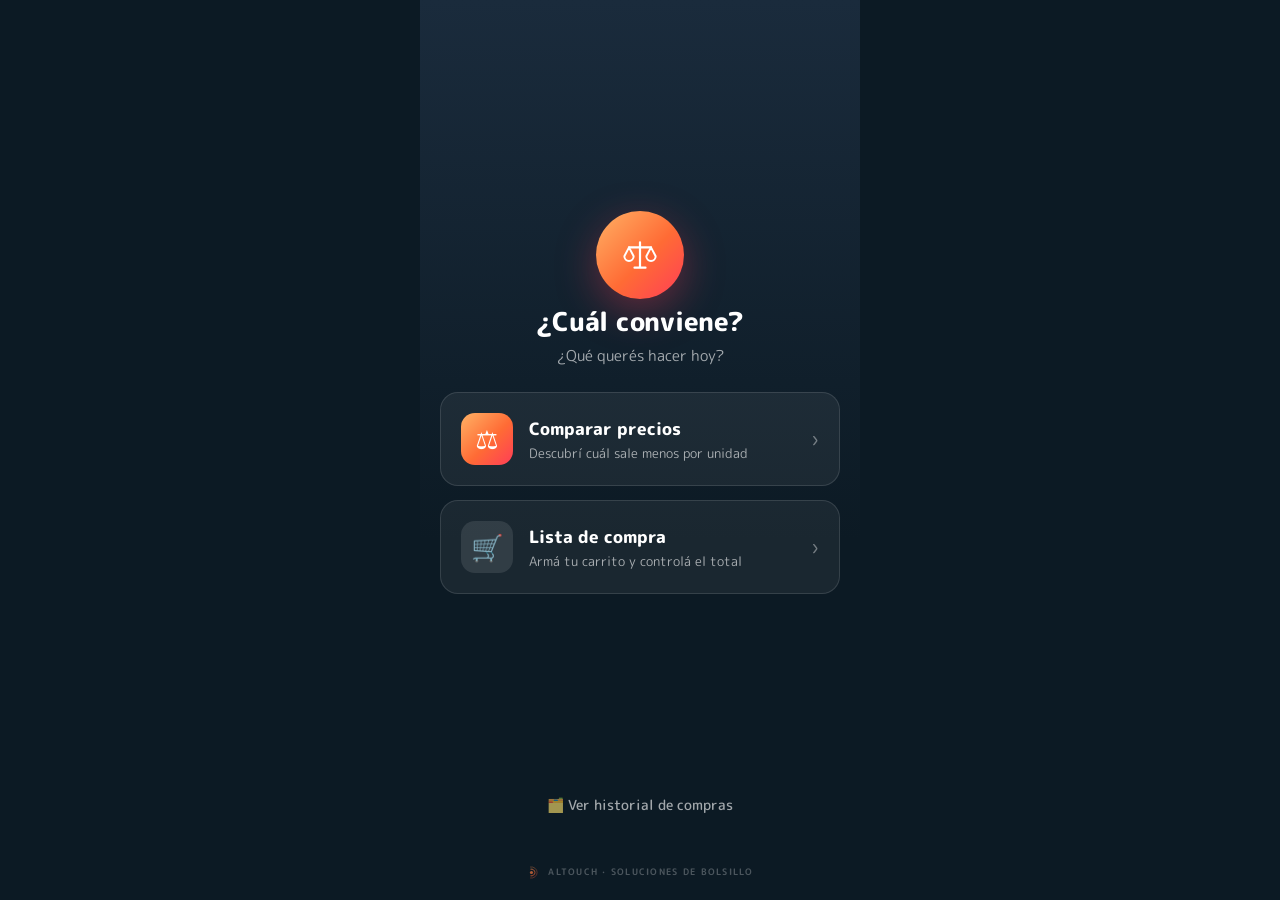
==== commit 311c3c52: "Add files via upload" ====
--- a/cualconviene/index.html
+++ b/cualconviene/index.html
@@ -7,7 +7,7 @@
 <meta name="apple-mobile-web-app-capable" content="yes">
 <meta name="apple-mobile-web-app-status-bar-style" content="black-translucent">
 <meta name="apple-mobile-web-app-title" content="Cuál conviene">
-<meta name="app-version" content="1">
+<meta name="app-version" content="2">
 <title>¿Cuál conviene? · altouch</title>
 <link rel="manifest" href="./manifest.json">
 <link rel="apple-touch-icon" href="./icons/apple-touch-icon.png">
@@ -55,17 +55,17 @@
 .choice-card .arr{margin-left:auto;color:var(--text-faint);font-size:22px;}
 .hist-link{display:flex;align-items:center;justify-content:center;gap:8px;background:none;border:none;color:var(--text-dim);font-family:inherit;font-size:14px;font-weight:500;cursor:pointer;padding:14px;width:100%;}
 
-.btn{width:100%;height:56px;border-radius:var(--radius);border:none;cursor:pointer;font-family:inherit;font-size:17px;font-weight:700;display:flex;align-items:center;justify-content:center;gap:10px;transition:transform .12s ease,filter .2s ease;}
+.btn{width:100%;height:56px;min-height:56px;flex-shrink:0;border-radius:var(--radius);border:none;cursor:pointer;font-family:inherit;font-size:17px;font-weight:700;display:flex;align-items:center;justify-content:center;gap:10px;transition:transform .12s ease,filter .2s ease;}
 .btn:active{transform:scale(.975);}
 .btn-accent{background:var(--grad-accent);color:#fff;box-shadow:0 8px 24px rgba(255,61,87,.28);}
 .btn-ghost{background:var(--panel);color:var(--text);border:1px solid var(--border-strong);}
 .btn-green{background:var(--green);color:#0C1A24;}
 .btn:disabled{background:var(--panel);color:var(--text-faint);box-shadow:none;cursor:default;}
-.btn-sm{height:48px;font-size:15px;}
+.btn-sm{height:48px;min-height:48px;font-size:15px;}
 
 .field{margin-bottom:16px;}
 .field label{display:block;font-size:13px;color:var(--text-dim);margin-bottom:7px;font-weight:500;}
-.input,.select{width:100%;height:50px;border-radius:12px;background:var(--panel);border:1px solid var(--border);color:var(--text);font-family:inherit;font-size:16px;font-weight:500;padding:0 14px;outline:none;transition:border .2s ease;}
+.input,.select{width:100%;height:50px;min-height:50px;flex-shrink:0;border-radius:12px;background:var(--panel);border:1px solid var(--border);color:var(--text);font-family:inherit;font-size:16px;font-weight:500;padding:0 14px;outline:none;transition:border .2s ease;}
 .input:focus,.select:focus{border-color:var(--accent);}
 .input::placeholder{color:var(--text-faint);font-weight:400;}
 .select{appearance:none;background-image:url("data:image/svg+xml,%3Csvg xmlns='http://www.w3.org/2000/svg' width='24' height='24' fill='none' stroke='%23ffffff' stroke-width='2' stroke-opacity='.5'%3E%3Cpath d='M6 9l6 6 6-6'/%3E%3C/svg%3E");background-repeat:no-repeat;background-position:right 12px center;padding-right:40px;}
@@ -78,7 +78,7 @@
 .toggle-link{background:none;border:none;color:var(--accent-soft);font-family:inherit;font-size:13px;font-weight:700;cursor:pointer;padding:0;margin:-4px 0 16px;display:flex;align-items:center;gap:6px;}
 
 .seg{display:flex;gap:8px;margin-bottom:18px;flex-wrap:wrap;}
-.seg button{flex:1;min-width:calc(25% - 8px);height:40px;border-radius:10px;background:var(--panel);border:1px solid var(--border);color:var(--text-dim);font-family:inherit;font-size:13px;font-weight:500;cursor:pointer;transition:all .18s ease;}
+.seg button{flex:1;min-width:calc(25% - 8px);height:40px;min-height:40px;flex-shrink:0;border-radius:10px;background:var(--panel);border:1px solid var(--border);color:var(--text-dim);font-family:inherit;font-size:13px;font-weight:500;cursor:pointer;transition:all .18s ease;}
 .seg button.on{background:var(--grad-accent);color:#fff;border-color:transparent;font-weight:700;}
 
 .plist{display:flex;flex-direction:column;gap:10px;margin:4px 0 16px;}
@@ -91,13 +91,13 @@
 .pcard .del{background:none;border:none;color:var(--text-faint);font-size:22px;cursor:pointer;padding:4px;line-height:1;}
 .empty{text-align:center;padding:32px 16px;color:var(--text-faint);font-size:14px;border:1px dashed var(--border);border-radius:12px;margin:4px 0 16px;}
 
-.stepper{display:flex;align-items:center;gap:2px;background:var(--panel-strong);border-radius:10px;padding:3px;flex-shrink:0;}
+.stepper{display:flex;align-items:center;gap:2px;flex-shrink:0;background:var(--panel-strong);border-radius:10px;padding:3px;flex-shrink:0;}
 .stepper button{width:28px;height:28px;border:none;background:transparent;color:var(--text);font-size:18px;font-weight:700;cursor:pointer;border-radius:7px;display:flex;align-items:center;justify-content:center;line-height:1;}
 .stepper button:active{background:var(--panel);}
 .stepper .q{min-width:22px;text-align:center;font-size:14px;font-weight:800;}
 .badge-offer{display:inline-block;background:rgba(127,201,122,.16);color:var(--green);font-size:11px;font-weight:700;padding:2px 7px;border-radius:8px;margin-left:6px;vertical-align:middle;}
 
-.total-banner{background:var(--grad-accent);border-radius:18px;padding:18px 20px;margin-bottom:16px;display:flex;align-items:center;justify-content:space-between;box-shadow:0 10px 28px rgba(255,61,87,.28);}
+.total-banner{background:var(--grad-accent);border-radius:18px;padding:18px 20px;margin-bottom:16px;flex-shrink:0;display:flex;align-items:center;justify-content:space-between;box-shadow:0 10px 28px rgba(255,61,87,.28);}
 .total-banner .lbl{font-size:13px;font-weight:700;text-transform:uppercase;letter-spacing:.06em;opacity:.9;}
 .total-banner .val{font-size:30px;font-weight:800;line-height:1.1;margin-top:2px;}
 .total-banner .cnt{text-align:right;font-size:13px;font-weight:700;opacity:.92;}
@@ -146,6 +146,46 @@
 .stack{display:flex;flex-direction:column;gap:12px;}
 .mt-auto{margin-top:auto;padding-top:16px;}
 
+.seg-sm{gap:6px;margin-bottom:14px;}
+.seg-sm button{height:34px;min-height:34px;font-size:12px;min-width:calc(25% - 6px);}
+.omode{display:none;}
+.omode.on{display:block;}
+.qpick{display:flex;align-items:center;justify-content:space-between;background:var(--panel);border:1px solid var(--border);border-radius:12px;padding:10px 12px;margin-bottom:12px;}
+.qpick .lb{font-size:13px;font-weight:700;}
+.qpick .lb small{display:block;font-size:11px;color:var(--text-faint);font-weight:500;}
+.sheet-bg{position:absolute;inset:0;background:rgba(6,14,20,.72);backdrop-filter:blur(3px);z-index:70;opacity:0;pointer-events:none;transition:opacity .22s ease;}
+.sheet-bg.on{opacity:1;pointer-events:auto;}
+.sheet{position:absolute;left:0;right:0;bottom:0;z-index:71;background:var(--bg-1);border-radius:22px 22px 0 0;border-top:1px solid var(--border-strong);padding:20px 20px calc(20px + env(safe-area-inset-bottom));transform:translateY(105%);transition:transform .28s cubic-bezier(.4,0,.2,1);max-height:92%;overflow-y:auto;}
+.sheet.on{transform:translateY(0);}
+.sheet .grab{width:38px;height:4px;border-radius:3px;background:var(--border-strong);margin:0 auto 16px;}
+.sheet h3{font-size:19px;font-weight:800;margin-bottom:4px;}
+.sheet .shsub{font-size:13px;color:var(--text-dim);margin-bottom:16px;line-height:1.45;}
+.sheet .shsub b{color:var(--accent-soft);}
+.rrow.pick{cursor:pointer;transition:border .18s ease,transform .12s ease;}
+.rrow.pick:active{transform:scale(.985);}
+.rrow .go{color:var(--text-faint);font-size:20px;flex-shrink:0;}
+
+.big-in{height:58px;min-height:58px;font-size:22px;font-weight:700;}
+.units{display:flex;gap:8px;margin:-6px 0 16px;flex-wrap:wrap;}
+.units button{flex:1;min-width:64px;height:42px;min-height:42px;flex-shrink:0;border-radius:11px;background:var(--panel);border:1px solid var(--border);color:var(--text-dim);font-family:inherit;font-size:15px;font-weight:700;cursor:pointer;transition:all .15s ease;}
+.units button.on{background:var(--grad-accent);color:#fff;border-color:transparent;}
+.mrow{display:flex;align-items:center;gap:10px;background:var(--panel);border:1px solid var(--border);border-radius:12px;padding:11px 13px;margin-bottom:8px;}
+.mrow.best{border-color:rgba(127,201,122,.45);background:rgba(127,201,122,.09);}
+.mrow .mi{flex:1;min-width:0;}
+.mrow .mn{font-size:14px;font-weight:700;white-space:nowrap;overflow:hidden;text-overflow:ellipsis;}
+.mrow .md{font-size:12px;color:var(--text-dim);}
+.mrow .mp{font-size:15px;font-weight:800;white-space:nowrap;text-align:right;}
+.mrow.best .mp{color:var(--green);}
+.mrow .mp small{display:block;font-size:10px;font-weight:600;color:var(--text-faint);letter-spacing:.04em;}
+.mrow .del{background:none;border:none;color:var(--text-faint);font-size:20px;cursor:pointer;padding:2px 4px;line-height:1;}
+.mgap{font-size:12px;color:var(--green);font-weight:700;text-align:center;padding:2px 0 10px;}
+
+.opreview{border-radius:12px;padding:12px 14px;margin-bottom:14px;font-size:13px;line-height:1.5;background:rgba(127,201,122,.10);border:1px solid rgba(127,201,122,.30);}
+.opreview.off{background:var(--panel);border-color:var(--border);color:var(--text-dim);}
+.opreview b{font-size:15px;}
+.opreview .big{color:var(--green);}
+
+
 .appfoot{display:flex;align-items:center;justify-content:center;gap:7px;padding-top:20px;margin-top:16px;opacity:.65;}
 .appfoot svg{width:15px;height:15px;flex-shrink:0;}
 .appfoot span{font-size:9px;color:var(--text-faint);font-weight:700;letter-spacing:.14em;text-transform:uppercase;}
@@ -179,11 +219,8 @@
   <!-- ADD (comparator) -->
   <section class="screen" id="s-add">
     <div class="topbar"><button class="back" onclick="go('home')">‹</button><h2>Comparar</h2><span class="chip">Cargados: <span class="n" id="add-count">0</span></span></div>
-    <button class="btn btn-ghost btn-sm" style="margin-bottom:10px;" onclick="simulatePhoto()">📷 &nbsp;Sacar foto de la etiqueta</button>
-    <div class="tip"><span class="i">📸</span><span>Encuadrá el producto mostrando el <b>gramaje o medida</b> y la <b>etiqueta de precio de la góndola</b> en la misma foto. Si la etiqueta de góndola ya tiene todo, con eso alcanza.</span></div>
-    <div style="display:flex;align-items:center;gap:12px;margin-bottom:18px;"><div style="flex:1;height:1px;background:var(--border);"></div><span style="font-size:12px;color:var(--text-faint);">o cargá a mano</span><div style="flex:1;height:1px;background:var(--border);"></div></div>
-
-    <div class="field"><label>¿Qué estás comparando?</label>
+
+    <div class="field"><label>¿Qué comparás?</label>
       <div class="seg" id="segType">
         <button class="on" data-t="peso" onclick="setType('peso')">Peso</button>
         <button data-t="volumen" onclick="setType('volumen')">Volumen</button>
@@ -191,52 +228,70 @@
         <button data-t="unidad" onclick="setType('unidad')">Unidades</button>
       </div>
     </div>
-    <div class="field"><label>Nombre o marca</label><input class="input" id="i-name" placeholder="Ej: Arroz Gallo Oro"></div>
+
     <div class="row">
-      <div class="field"><label>Precio ($)</label><input class="input" id="i-price" type="number" inputmode="decimal" placeholder="135.50"></div>
-      <div class="field"><label>Cantidad</label><input class="input" id="i-qty" type="number" inputmode="decimal" placeholder="1"></div>
-      <div class="field" style="flex:0 0 96px;"><label>Unidad</label><select class="select" id="i-unit" onchange="onUnitChange()"></select></div>
-    </div>
+      <div class="field"><label>Precio ($)</label><input class="input big-in" id="i-price" type="number" inputmode="decimal" placeholder="1890"></div>
+      <div class="field"><label>Contenido</label><input class="input big-in" id="i-qty" type="number" inputmode="decimal" placeholder="473"></div>
+    </div>
+    <div class="units" id="i-units"></div>
+
     <div id="pano-field" style="display:none;">
       <div class="field"><label>¿Cuánto mide cada paño? (cm)</label><input class="input" id="i-pano" type="number" inputmode="decimal" placeholder="Ej: 22"></div>
       <p class="hint">↑ Convertimos los paños a metros para poder compararlos contra rollos en metros.</p>
     </div>
 
-    <button class="toggle-link" id="offer-toggle" onclick="toggleOffer('add')">＋ ¿Hay oferta por cantidad? (3x2, 2do al 50%…)</button>
+    <button class="toggle-link" id="name-toggle" onclick="toggleName()">＋ Ponerle nombre (opcional)</button>
+    <div class="field" id="name-field" style="display:none;"><input class="input" id="i-name" placeholder="Ej: lata / botella"></div>
+
+    <button class="toggle-link" id="offer-toggle" onclick="toggleOffer('add')">＋ ¿Hay oferta o precio por cantidad?</button>
     <div id="offer-field" style="display:none;">
-      <div class="row">
-        <div class="field"><label>Llevando (cant.)</label><input class="input" id="i-offer-qty" type="number" inputmode="decimal" placeholder="Ej: 2"></div>
-        <div class="field"><label>Pagás en total ($)</label><input class="input" id="i-offer-total" type="number" inputmode="decimal" placeholder="Ej: 2100"></div>
+      <div class="seg seg-sm">
+        <button class="on" data-o="umbral" onclick="setOfferMode('add','umbral')">3 o más</button>
+        <button data-o="pack" onclick="setOfferMode('add','pack')">Pack</button>
+        <button data-o="nxm" onclick="setOfferMode('add','nxm')">3x2</button>
+        <button data-o="segundo" onclick="setOfferMode('add','segundo')">2do %</button>
       </div>
-      <p class="hint">Calculamos el precio real por unidad con la oferta aplicada.</p>
-    </div>
-
-    <button class="btn btn-green btn-sm" style="margin-top:4px;" onclick="addProduct()">＋ Agregar a la comparación</button>
-    <div class="mt-auto"><button class="btn btn-accent" id="btn-goto-list" onclick="go('list')" disabled>Ver comparación (0)</button></div>
+      <div class="omode on" data-o="umbral" data-ctx="add"><div class="row">
+        <div class="field"><label>Llevando (mín.)</label><input class="input o-in" id="o-min" type="number" inputmode="numeric" placeholder="3"></div>
+        <div class="field"><label>C/u queda ($)</label><input class="input o-in" id="o-uprice" type="number" inputmode="decimal" placeholder="800"></div>
+      </div><p class="hint">Típico de mayoristas: el descuento vale de esa cantidad en adelante.</p></div>
+      <div class="omode" data-o="pack" data-ctx="add"><div class="row">
+        <div class="field"><label>Pack de (cant.)</label><input class="input o-in" id="o-packq" type="number" inputmode="numeric" placeholder="6"></div>
+        <div class="field"><label>Pagás total ($)</label><input class="input o-in" id="o-packt" type="number" inputmode="decimal" placeholder="4500"></div>
+      </div></div>
+      <div class="omode" data-o="nxm" data-ctx="add"><div class="row">
+        <div class="field"><label>Llevás</label><input class="input o-in" id="o-n" type="number" inputmode="numeric" placeholder="3"></div>
+        <div class="field"><label>Pagás</label><input class="input o-in" id="o-m" type="number" inputmode="numeric" placeholder="2"></div>
+      </div></div>
+      <div class="omode" data-o="segundo" data-ctx="add">
+        <div class="field"><label>El 2do con % de descuento</label><input class="input o-in" id="o-pct" type="number" inputmode="numeric" placeholder="50"></div>
+      </div>
+      <div class="qpick"><div class="lb">¿Cuántos vas a llevar?<small>Define si la oferta te aplica</small></div>
+        <div class="stepper"><button onclick="planStep('add',-1)">−</button><span class="q" id="o-plan">3</span><button onclick="planStep('add',1)">＋</button></div>
+      </div>
+      <div class="opreview off" id="o-preview">Completá la oferta y te muestro cuánto te sale de verdad.</div>
+    </div>
+
+    <button class="btn btn-green" style="margin-top:4px;" onclick="addProduct()">＋ Agregar a la comparación</button>
+
+    <div id="mini-wrap" style="display:none;">
+      <div class="section-title">Cargados</div>
+      <div id="mini-list"></div>
+    </div>
+
+    <div class="mt-auto"><button class="btn btn-accent" id="btn-goto-list" onclick="compare()" disabled>Ver resultado completo</button></div>
     <div class="appfoot"><svg viewBox="0 0 52 52" fill="none" xmlns="http://www.w3.org/2000/svg"><defs><linearGradient id="atg-add" x1="0" y1="0" x2="52" y2="52" gradientUnits="userSpaceOnUse"><stop stop-color="#FFB265"/><stop offset=".55" stop-color="#FF6B35"/><stop offset="1" stop-color="#FF3D57"/></linearGradient></defs><circle cx="19" cy="26" r="5.5" fill="url(#atg-add)"/><path d="M16.92 14.18 A12 12 0 1 1 16.92 37.82" stroke="url(#atg-add)" stroke-width="3.4" stroke-linecap="round"/><path d="M15.61 6.80 A19.5 19.5 0 1 1 15.61 45.20" stroke="url(#atg-add)" stroke-width="3" stroke-linecap="round" opacity=".55"/></svg><span>altouch · soluciones de bolsillo</span></div>
   </section>
 
-  <!-- COMPARE LIST -->
-  <section class="screen" id="s-list">
-    <div class="topbar"><button class="back" onclick="go('add')">‹</button><h2>Tu comparación</h2></div>
-    <p class="sub" id="list-sub" style="margin-bottom:14px;">Cargá al menos 2 productos.</p>
-    <div id="list-container"></div>
-    <div class="mt-auto stack">
-      <button class="btn btn-ghost btn-sm" onclick="go('add')">＋ Agregar otro producto</button>
-      <button class="btn btn-accent" id="btn-do-compare" onclick="compare()" disabled>Comparar precios</button>
-    </div>
-    <div class="appfoot"><svg viewBox="0 0 52 52" fill="none" xmlns="http://www.w3.org/2000/svg"><defs><linearGradient id="atg-list" x1="0" y1="0" x2="52" y2="52" gradientUnits="userSpaceOnUse"><stop stop-color="#FFB265"/><stop offset=".55" stop-color="#FF6B35"/><stop offset="1" stop-color="#FF3D57"/></linearGradient></defs><circle cx="19" cy="26" r="5.5" fill="url(#atg-list)"/><path d="M16.92 14.18 A12 12 0 1 1 16.92 37.82" stroke="url(#atg-list)" stroke-width="3.4" stroke-linecap="round"/><path d="M15.61 6.80 A19.5 19.5 0 1 1 15.61 45.20" stroke="url(#atg-list)" stroke-width="3" stroke-linecap="round" opacity=".55"/></svg><span>altouch · soluciones de bolsillo</span></div>
-  </section>
-
   <!-- RESULTS -->
   <section class="screen" id="s-results">
-    <div class="topbar"><button class="back" onclick="go('list')">‹</button><h2>Resultado</h2></div>
+    <div class="topbar"><button class="back" onclick="go('add')">‹</button><h2>Resultado</h2></div>
     <div id="results-container"></div>
     <div class="mt-auto stack">
-      <button class="btn btn-green btn-sm" onclick="addWinnerToCart()">🛒 &nbsp;Agregar ganador a mi lista</button>
+      <button class="btn btn-green" id="btn-send" onclick="openSheet(0)">🛒 &nbsp;Mandar a mi lista</button>
       <div class="row">
+        <button class="btn btn-ghost btn-sm" style="flex:1;" onclick="newComparison()">↺ Comparar otra cosa</button>
         <button class="btn btn-ghost btn-sm" style="flex:1;" onclick="saveComparison()">💾 Guardar</button>
-        <button class="btn btn-ghost btn-sm" style="flex:1;" onclick="reset()">↺ De nuevo</button>
       </div>
     </div>
     <div class="appfoot"><svg viewBox="0 0 52 52" fill="none" xmlns="http://www.w3.org/2000/svg"><defs><linearGradient id="atg-res" x1="0" y1="0" x2="52" y2="52" gradientUnits="userSpaceOnUse"><stop stop-color="#FFB265"/><stop offset=".55" stop-color="#FF6B35"/><stop offset="1" stop-color="#FF3D57"/></linearGradient></defs><circle cx="19" cy="26" r="5.5" fill="url(#atg-res)"/><path d="M16.92 14.18 A12 12 0 1 1 16.92 37.82" stroke="url(#atg-res)" stroke-width="3.4" stroke-linecap="round"/><path d="M15.61 6.80 A19.5 19.5 0 1 1 15.61 45.20" stroke="url(#atg-res)" stroke-width="3" stroke-linecap="round" opacity=".55"/></svg><span>altouch · soluciones de bolsillo</span></div>
@@ -249,24 +304,39 @@
     <div id="cart-container"></div>
 
     <div class="section-title" style="margin-top:8px;">Agregar producto</div>
-    <button class="btn btn-ghost btn-sm" style="margin-bottom:10px;" onclick="simulateCartPhoto()">📷 &nbsp;Sacar foto</button>
-    <div class="tip"><span class="i">📸</span><span>Mostrá el producto y la <b>etiqueta de precio de góndola</b> en la misma toma.</span></div>
+    <div class="field"><input class="input" id="c-name" placeholder="Producto"></div>
     <div class="row">
-      <div class="field" style="flex:2;"><label>Producto</label><input class="input" id="c-name" placeholder="Ej: Leche"></div>
-      <div class="field" style="flex:1;"><label>Cantidad</label><input class="input" id="c-qty" type="number" inputmode="numeric" placeholder="1"></div>
-    </div>
-    <div class="field"><label>Precio c/u ($)</label><input class="input" id="c-price" type="number" inputmode="decimal" placeholder="990"></div>
-
-    <button class="toggle-link" id="c-offer-toggle" onclick="toggleOffer('cart')">＋ ¿Oferta por cantidad?</button>
+      <div class="field" style="flex:2;"><label>Precio c/u ($)</label><input class="input big-in" id="c-price" type="number" inputmode="decimal" placeholder="990"></div>
+      <div class="field" style="flex:1;"><label>Cantidad</label><input class="input big-in" id="c-qty" type="number" inputmode="numeric" placeholder="1"></div>
+    </div>
+
+    <button class="toggle-link" id="c-offer-toggle" onclick="toggleOffer('cart')">＋ ¿Oferta o precio por cantidad?</button>
     <div id="c-offer-field" style="display:none;">
-      <div class="row">
-        <div class="field"><label>Llevando (cant.)</label><input class="input" id="c-offer-qty" type="number" inputmode="numeric" placeholder="Ej: 3"></div>
-        <div class="field"><label>Pagás en total ($)</label><input class="input" id="c-offer-total" type="number" inputmode="decimal" placeholder="Ej: 2000"></div>
+      <div class="seg seg-sm">
+        <button class="on" data-o="umbral" onclick="setOfferMode('cart','umbral')">3 o más</button>
+        <button data-o="pack" onclick="setOfferMode('cart','pack')">Pack</button>
+        <button data-o="nxm" onclick="setOfferMode('cart','nxm')">3x2</button>
+        <button data-o="segundo" onclick="setOfferMode('cart','segundo')">2do %</button>
       </div>
-      <p class="hint">Usamos el precio de la oferta como total de esa línea.</p>
-    </div>
-
-    <button class="btn btn-green btn-sm" onclick="addCartItem()">＋ Agregar a la lista</button>
+      <div class="omode on" data-o="umbral" data-ctx="cart"><div class="row">
+        <div class="field"><label>Llevando (mín.)</label><input class="input o-in" id="co-min" type="number" inputmode="numeric" placeholder="3"></div>
+        <div class="field"><label>C/u queda ($)</label><input class="input o-in" id="co-uprice" type="number" inputmode="decimal" placeholder="800"></div>
+      </div></div>
+      <div class="omode" data-o="pack" data-ctx="cart"><div class="row">
+        <div class="field"><label>Pack de (cant.)</label><input class="input o-in" id="co-packq" type="number" inputmode="numeric" placeholder="6"></div>
+        <div class="field"><label>Pagás total ($)</label><input class="input o-in" id="co-packt" type="number" inputmode="decimal" placeholder="4500"></div>
+      </div></div>
+      <div class="omode" data-o="nxm" data-ctx="cart"><div class="row">
+        <div class="field"><label>Llevás</label><input class="input o-in" id="co-n" type="number" inputmode="numeric" placeholder="3"></div>
+        <div class="field"><label>Pagás</label><input class="input o-in" id="co-m" type="number" inputmode="numeric" placeholder="2"></div>
+      </div></div>
+      <div class="omode" data-o="segundo" data-ctx="cart">
+        <div class="field"><label>El 2do con % de descuento</label><input class="input o-in" id="co-pct" type="number" inputmode="numeric" placeholder="50"></div>
+      </div>
+      <div class="opreview off" id="co-preview">Completá la oferta y te muestro el total de la línea.</div>
+    </div>
+
+    <button class="btn btn-green" onclick="addCartItem()">＋ Agregar a la lista</button>
     <div class="mt-auto stack">
       <button class="btn btn-ghost btn-sm" onclick="go('add')">⚖️ &nbsp;Ir a comparar un producto</button>
       <button class="btn btn-accent" id="btn-close-purchase" onclick="closePurchase()" disabled>Cerrar compra</button>
@@ -280,6 +350,20 @@
     <div id="history-container"></div>
     <div class="appfoot"><svg viewBox="0 0 52 52" fill="none" xmlns="http://www.w3.org/2000/svg"><defs><linearGradient id="atg-hist" x1="0" y1="0" x2="52" y2="52" gradientUnits="userSpaceOnUse"><stop stop-color="#FFB265"/><stop offset=".55" stop-color="#FF6B35"/><stop offset="1" stop-color="#FF3D57"/></linearGradient></defs><circle cx="19" cy="26" r="5.5" fill="url(#atg-hist)"/><path d="M16.92 14.18 A12 12 0 1 1 16.92 37.82" stroke="url(#atg-hist)" stroke-width="3.4" stroke-linecap="round"/><path d="M15.61 6.80 A19.5 19.5 0 1 1 15.61 45.20" stroke="url(#atg-hist)" stroke-width="3" stroke-linecap="round" opacity=".55"/></svg><span>altouch · soluciones de bolsillo</span></div>
   </section>
+
+  <div class="sheet-bg" id="sheet-bg" onclick="closeSheet()"></div>
+  <div class="sheet" id="sheet">
+    <div class="grab"></div>
+    <h3>Mandar a mi lista</h3>
+    <div class="shsub" id="sh-sub"></div>
+    <div class="field"><label>¿Cómo lo anotamos?</label><input class="input" id="sh-name" placeholder="Ej: Cerveza lata"></div>
+    <div class="qpick"><div class="lb">Cantidad<small id="sh-qsub">Cuántos vas a llevar</small></div>
+      <div class="stepper"><button onclick="sheetStep(-1)">−</button><span class="q" id="sh-qty">1</span><button onclick="sheetStep(1)">＋</button></div>
+    </div>
+    <div class="opreview" id="sh-total"></div>
+    <button class="btn btn-green" onclick="confirmSend()">＋ &nbsp;Agregar a la lista</button>
+    <button class="btn btn-ghost btn-sm" style="margin-top:10px;" onclick="closeSheet()">Cancelar</button>
+  </div>
 
   <div id="toast"></div>
 </div>
@@ -292,19 +376,125 @@
   unidad:{base:'u',units:{'u':1,'docena':12,'pack':1}}
 };
 const PER_LABEL={peso:'por kg',volumen:'por litro',longitud:'por metro',unidad:'por unidad'};
+const PER_SHORT={peso:'POR KG',volumen:'POR LITRO',longitud:'POR METRO',unidad:'POR UNIDAD'};
 const PER_SCALE={peso:1000,volumen:1000,longitud:1,unidad:1};
 const COLORS=['#FF6B35','#FF3D57','#7FC97A','#3C82F6','#B368D9','#F5A623'];
 let state={type:'peso',compareProducts:[],cart:[]};
-let offerOn={add:false,cart:false};
 
 const LS={cart:'cualconviene_cart',hist:'cualconviene_history',saved:'cualconviene_saved'};
+
+// ── Motor de ofertas ─────────────────────────────────────────────────────
+// Devuelve cuánto pagás EN TOTAL por `q` unidades, con la oferta aplicada.
+// `base` es el precio de una unidad suelta, sin oferta.
+function offerCost(off,q,base){
+  q=Math.max(0,Math.floor(q));
+  if(!off||q===0)return q*base;
+  switch(off.mode){
+    case 'umbral':  // llevando N o más, c/u a $X
+      return q>=off.minQty ? q*off.unitPrice : q*base;
+    case 'pack':{   // pack cerrado de N por $Y; el resto va suelto
+      const packs=Math.floor(q/off.packQty), rem=q%off.packQty;
+      return packs*off.packTotal + rem*base;
+    }
+    case 'nxm':{    // 3x2: cada grupo de n te cobra m
+      const g=Math.floor(q/off.n), rem=q%off.n;
+      return g*off.m*base + rem*base;
+    }
+    case 'segundo':{ // 2do al X%
+      const pairs=Math.floor(q/2), rem=q%2;
+      return pairs*(base + base*(1-off.pct/100)) + rem*base;
+    }
+  }
+  return q*base;
+}
+// La cantidad "natural" de la oferta: cuántos hay que llevar para que aplique.
+function offerMinQty(off){
+  if(!off)return 1;
+  return off.mode==='umbral'?off.minQty:off.mode==='pack'?off.packQty:off.mode==='nxm'?off.n:2;
+}
+function offerApplies(off,q){return off?q>=offerMinQty(off):false;}
+function offerLabel(off){
+  if(!off)return'';
+  switch(off.mode){
+    case 'umbral':return off.minQty+'+ a $'+fmtMoney(off.unitPrice)+' c/u';
+    case 'pack':return 'pack x'+off.packQty+' $'+fmtMoney(off.packTotal);
+    case 'nxm':return off.n+'x'+off.m;
+    case 'segundo':return '2do −'+off.pct+'%';
+  }
+  return '';
+}
+function fmtMoney(n){return Number(n).toLocaleString('es-AR',{maximumFractionDigits:0});}
+
+// ── Estado de los bloques de oferta (comparador y lista) ─────────────────
+const OF={
+  add :{p:'o-', mode:'umbral',on:false,plan:3,prev:'o-preview'},
+  cart:{p:'co-',mode:'umbral',on:false,plan:3,prev:'co-preview'}
+};
+function ofVal(ctx,suffix){const el=document.getElementById(OF[ctx].p+suffix);return el?parseFloat(el.value):NaN;}
+// Lee la oferta del formulario. `soft`=true no muestra errores (para el preview en vivo).
+function readOffer(ctx,soft){
+  const o=OF[ctx];
+  if(!o.on)return null;
+  const bad=m=>{if(!soft)toast(m);return undefined;};
+  if(o.mode==='umbral'){
+    const min=ofVal(ctx,'min'),up=ofVal(ctx,'uprice');
+    if(!min||min<1||!up||up<=0)return bad('Completá desde cuántos y a cuánto queda c/u');
+    return {mode:'umbral',minQty:Math.round(min),unitPrice:up};
+  }
+  if(o.mode==='pack'){
+    const pq=ofVal(ctx,'packq'),pt=ofVal(ctx,'packt');
+    if(!pq||pq<1||!pt||pt<=0)return bad('Completá el pack (cantidad y total)');
+    return {mode:'pack',packQty:Math.round(pq),packTotal:pt};
+  }
+  if(o.mode==='nxm'){
+    const n=ofVal(ctx,'n'),m=ofVal(ctx,'m');
+    if(!n||!m||n<2||m<1||m>=n)return bad('En un 3x2, "pagás" tiene que ser menor que "llevás"');
+    return {mode:'nxm',n:Math.round(n),m:Math.round(m)};
+  }
+  const pct=ofVal(ctx,'pct');
+  if(!pct||pct<=0||pct>100)return bad('Poné un descuento entre 1 y 100');
+  return {mode:'segundo',pct:pct};
+}
+function setOfferMode(ctx,mode){
+  OF[ctx].mode=mode;
+  const scope=ctx==='add'?'offer-field':'c-offer-field';
+  document.querySelectorAll('#'+scope+' .seg-sm button').forEach(b=>b.classList.toggle('on',b.dataset.o===mode));
+  document.querySelectorAll('.omode[data-ctx="'+ctx+'"]').forEach(d=>d.classList.toggle('on',d.dataset.o===mode));
+  const min=offerMinQty(readOffer(ctx,true)||{mode:mode,minQty:3,packQty:6,n:3});
+  if(OF[ctx].plan<min)OF[ctx].plan=min;
+  renderPlan(ctx);updatePreview(ctx);
+}
+function planStep(ctx,d){OF[ctx].plan=Math.max(1,OF[ctx].plan+d);renderPlan(ctx);updatePreview(ctx);}
+function renderPlan(ctx){const el=document.getElementById('o-plan');if(ctx==='add'&&el)el.textContent=OF[ctx].plan;}
+function updatePreview(ctx){
+  const box=document.getElementById(OF[ctx].prev);
+  if(!box)return;
+  const base=parseFloat(document.getElementById(ctx==='add'?'i-price':'c-price').value);
+  const off=readOffer(ctx,true);
+  if(!off||!base||base<=0){
+    box.className='opreview off';
+    box.textContent=ctx==='add'?'Cargá el precio suelto y la oferta, y te muestro cuánto te sale de verdad.':'Cargá el precio c/u y la oferta para ver el total.';
+    return;
+  }
+  const q=ctx==='add'?OF[ctx].plan:Math.max(1,parseInt(document.getElementById('c-qty').value)||1);
+  const total=offerCost(off,q,base), sinOff=q*base, cu=total/q;
+  const aplica=offerApplies(off,q);
+  box.className='opreview'+(aplica?'':' off');
+  if(!aplica){
+    box.innerHTML='Llevando <b>'+q+'</b> la oferta <b>no</b> te aplica todavía — pagás $'+fmtMoney(sinOff)+'. Necesitás <b>'+offerMinQty(off)+'</b> o más.';
+    return;
+  }
+  const ahorro=sinOff-total;
+  box.innerHTML='Llevando <b>'+q+'</b> pagás <b class="big">$'+fmtMoney(total)+'</b> — sale <b>$'+fmtMoney(cu)+'</b> c/u'+
+    (ahorro>0.5?'<br>Te ahorrás $'+fmtMoney(ahorro)+' contra el precio suelto.':'');
+}
 function lsGet(k,def){try{const v=localStorage.getItem(k);return v?JSON.parse(v):def;}catch(e){return def;}}
 function lsSet(k,v){try{localStorage.setItem(k,JSON.stringify(v));}catch(e){}}
 
 function go(id){
   document.querySelectorAll('.screen').forEach(s=>s.classList.remove('active'));
   document.getElementById('s-'+id).classList.add('active');
-  if(id==='list')renderCompareList();
+  if(id==='add')renderMini();
   if(id==='cart')renderCart();
   if(id==='history')renderHistory();
   document.getElementById('s-'+id).scrollTop=0;
@@ -314,29 +504,61 @@
   if(state.compareProducts.length>0&&t!==state.type){toast('Ya comparás por '+labelOf(state.type)+'. Terminá o reiniciá.');return;}
   state.type=t;
   document.querySelectorAll('#segType button').forEach(b=>b.classList.toggle('on',b.dataset.t===t));
-  fillUnits();onUnitChange();
+  fillUnits();onUnitChange();updatePreview('add');
 }
 function labelOf(t){return {peso:'peso',volumen:'volumen',longitud:'largo',unidad:'unidades'}[t];}
-function fillUnits(){const sel=document.getElementById('i-unit');sel.innerHTML='';Object.keys(UNITS[state.type].units).forEach(u=>{const o=document.createElement('option');o.value=u;o.textContent=u;sel.appendChild(o);});}
-function onUnitChange(){document.getElementById('pano-field').style.display=document.getElementById('i-unit').value==='paño'?'block':'none';}
+// Unidad elegida por tipo — se acuerda de la última que usaste
+const lastUnit={peso:'g',volumen:'ml',longitud:'m',unidad:'u'};
+function fillUnits(){
+  const box=document.getElementById('i-units');box.innerHTML='';
+  Object.keys(UNITS[state.type].units).forEach(u=>{
+    const b=document.createElement('button');
+    b.textContent=u;b.dataset.u=u;
+    b.className=(u===lastUnit[state.type])?'on':'';
+    b.onclick=()=>setUnit(u);
+    box.appendChild(b);
+  });
+}
+function setUnit(u){
+  lastUnit[state.type]=u;
+  document.querySelectorAll('#i-units button').forEach(b=>b.classList.toggle('on',b.dataset.u===u));
+  onUnitChange();
+}
+function curUnit(){return lastUnit[state.type];}
+function onUnitChange(){document.getElementById('pano-field').style.display=curUnit()==='paño'?'block':'none';}
+function toggleName(){
+  const f=document.getElementById('name-field'),t=document.getElementById('name-toggle');
+  const on=f.style.display==='none';
+  f.style.display=on?'block':'none';
+  t.textContent=(on?'− ':'＋ ')+'Ponerle nombre (opcional)';
+  if(on)document.getElementById('i-name').focus();
+}
 
 function toggleOffer(ctx){
-  offerOn[ctx]=!offerOn[ctx];
+  const o=OF[ctx];o.on=!o.on;
   const field=document.getElementById(ctx==='add'?'offer-field':'c-offer-field');
   const tog=document.getElementById(ctx==='add'?'offer-toggle':'c-offer-toggle');
-  field.style.display=offerOn[ctx]?'block':'none';
-  tog.textContent=(offerOn[ctx]?'− ':'＋ ')+(ctx==='add'?'¿Hay oferta por cantidad? (3x2, 2do al 50%…)':'¿Oferta por cantidad?');
-}
-
+  field.style.display=o.on?'block':'none';
+  tog.textContent=(o.on?'− ':'＋ ')+(ctx==='add'?'¿Hay oferta o precio por cantidad?':'¿Oferta o precio por cantidad?');
+  if(o.on){renderPlan(ctx);updatePreview(ctx);}
+}
+function clearOffer(ctx){
+  const o=OF[ctx];
+  ['min','uprice','packq','packt','n','m','pct'].forEach(s=>{const el=document.getElementById(o.p+s);if(el)el.value='';});
+  o.plan=3;renderPlan(ctx);
+  if(o.on)toggleOffer(ctx);
+}
+
+const AUTO=['Opción A','Opción B','Opción C','Opción D','Opción E'];
 function addProduct(){
-  const name=document.getElementById('i-name').value.trim();
+  let name=document.getElementById('i-name').value.trim();
   const price=parseFloat(document.getElementById('i-price').value);
   const qty=parseFloat(document.getElementById('i-qty').value);
-  const unit=document.getElementById('i-unit').value;
-  if(!name){toast('Ponele un nombre 🙂');return;}
-  if(!price||price<=0){toast('Falta el precio');return;}
-  if(!qty||qty<=0){toast('Falta la cantidad');return;}
+  const unit=curUnit();
+  if(!price||price<=0){toast('Falta el precio');document.getElementById('i-price').focus();return;}
+  if(!qty||qty<=0){toast('Falta el contenido');document.getElementById('i-qty').focus();return;}
   if(state.compareProducts.length>=5){toast('Máximo 5 productos');return;}
+  if(!name)name=AUTO[state.compareProducts.length];
 
   let baseQty;
   if(unit==='paño'){
@@ -345,95 +567,162 @@
     baseQty=qty*(pano/100);
   }else{baseQty=qty*UNITS[state.type].units[unit];}
 
-  // bulk offer
-  let effTotalPrice=price, effPacks=1, offer=null;
-  if(offerOn.add){
-    const oq=parseFloat(document.getElementById('i-offer-qty').value);
-    const ot=parseFloat(document.getElementById('i-offer-total').value);
-    if(!oq||oq<=0||!ot||ot<=0){toast('Completá la oferta (cantidad y total)');return;}
-    effPacks=oq;effTotalPrice=ot;offer={qty:oq,total:ot};
-  }
-  const totalBase=baseQty*effPacks;
-  const perUnit=(effTotalPrice/totalBase)*PER_SCALE[state.type];
-  const perPack=effTotalPrice/effPacks; // precio real por unidad de producto
-
-  state.compareProducts.push({name,price,perPack,qty,unit,type:state.type,perUnit,offer,color:COLORS[state.compareProducts.length%COLORS.length]});
-  document.getElementById('i-name').value='';document.getElementById('i-price').value='';document.getElementById('i-qty').value='';document.getElementById('i-pano').value='';
-  document.getElementById('i-offer-qty').value='';document.getElementById('i-offer-total').value='';
-  if(offerOn.add)toggleOffer('add');
-  toast('✓ '+name+' agregado');updateAddBtn();
-}
-function updateAddBtn(){const n=state.compareProducts.length;document.getElementById('add-count').textContent=n;const b=document.getElementById('btn-goto-list');b.textContent='Ver comparación ('+n+')';b.disabled=n===0;}
-
-function renderCompareList(){
-  const c=document.getElementById('list-container');
-  if(state.compareProducts.length===0){c.innerHTML='<div class="empty">Todavía no cargaste nada.<br>Volvé y agregá productos.</div>';}
-  else{c.innerHTML='<div class="plist">'+state.compareProducts.map((p,i)=>`
-    <div class="pcard"><div class="avatar" style="background:${p.color};">${p.name.charAt(0).toUpperCase()}</div>
-    <div class="meta"><div class="nm">${esc(p.name)}${p.offer?'<span class="badge-offer">oferta</span>':''}</div><div class="dt">${p.qty} ${p.unit} · $${p.price.toFixed(2)}${p.offer?' · '+p.offer.qty+'x $'+p.offer.total:''}</div></div>
-    <button class="del" onclick="rmCompare(${i})">×</button></div>`).join('')+'</div>';}
-  document.getElementById('list-sub').textContent=state.compareProducts.length<2?'Cargá al menos 2 productos para comparar.':'Comparando '+labelOf(state.type)+' · '+state.compareProducts.length+' productos';
-  document.getElementById('btn-do-compare').disabled=state.compareProducts.length<2;
-}
-function rmCompare(i){state.compareProducts.splice(i,1);updateAddBtn();renderCompareList();}
-
-let lastBest=null;
+  const offer=readOffer('add');
+  if(offer===undefined)return; // faltan datos de la oferta
+  const planQty=offer?OF.add.plan:1;
+  const totalCost=offerCost(offer,planQty,price);
+  const perPack=totalCost/planQty;
+  const perUnit=(totalCost/(baseQty*planQty))*PER_SCALE[state.type];
+  const applies=offer?offerApplies(offer,planQty):false;
+
+  state.compareProducts.push({name,price,perPack,qty,unit,type:state.type,perUnit,
+    offer,planQty,totalCost,applies,color:COLORS[state.compareProducts.length%COLORS.length]});
+  ['i-name','i-price','i-qty'].forEach(id=>document.getElementById(id).value='');
+  clearOffer('add');
+  updateAddBtn();renderMini();
+  document.getElementById('i-price').focus(); // listo para el siguiente
+}
+function updateAddBtn(){
+  const n=state.compareProducts.length;
+  document.getElementById('add-count').textContent=n;
+  const b=document.getElementById('btn-goto-list');
+  b.disabled=n<2;
+  b.textContent=n<2?'Cargá 2 para comparar':'Ver resultado completo';
+}
+// Ranking en vivo: apenas hay 2 productos ya ves quién gana, sin cambiar de pantalla
+function renderMini(){
+  const wrap=document.getElementById('mini-wrap'),list=document.getElementById('mini-list');
+  const ps=state.compareProducts;
+  wrap.style.display=ps.length?'block':'none';
+  if(!ps.length)return;
+  const best=Math.min(...ps.map(p=>p.perUnit));
+  const worst=Math.max(...ps.map(p=>p.perUnit));
+  list.innerHTML=ps.map((p,i)=>{
+    const win=ps.length>1&&p.perUnit===best;
+    return `<div class="mrow ${win?'best':''}">
+      <div class="mi"><div class="mn">${win?'★ ':''}${esc(p.name)}${p.applies?'<span class="badge-offer">'+esc(offerLabel(p.offer))+'</span>':''}</div>
+      <div class="md">${p.qty} ${p.unit} · $${fmtMoney(p.price)}${p.applies?' · llevando '+p.planQty:''}</div></div>
+      <div class="mp">$${fmt(p.perUnit)}<small>${PER_SHORT[p.type]}</small></div>
+      <button class="del" onclick="rmCompare(${i})">×</button></div>`;}).join('')
+    +(ps.length>1&&worst>best?'<div class="mgap">El más barato te ahorra '+((worst-best)/worst*100).toFixed(0)+'% frente al más caro</div>':'');
+}
+
+function rmCompare(i){state.compareProducts.splice(i,1);updateAddBtn();renderMini();}
+
+let lastBest=null,lastSorted=[];
 function compare(){
   if(state.compareProducts.length<2){toast('Necesitás 2 o más');return;}
   const sorted=[...state.compareProducts].sort((a,b)=>a.perUnit-b.perUnit);
+  lastSorted=sorted;
   const best=sorted[0],worst=sorted[sorted.length-1];lastBest=best;
   const savePct=((worst.perUnit-best.perUnit)/worst.perUnit*100);
   const maxPer=worst.perUnit;const perLabel=PER_LABEL[best.type];
   document.getElementById('results-container').innerHTML=`
     <div class="winner"><div class="save">−${savePct.toFixed(0)}%</div><div class="tag">🏆 Más conveniente</div>
-      <div class="nm">${esc(best.name)}</div><div class="unit">$${fmt(best.perUnit)} ${perLabel}${best.offer?' · con oferta':''}</div></div>
+      <div class="nm">${esc(best.name)}</div><div class="unit">$${fmt(best.perUnit)} ${perLabel}${best.applies?' · llevando '+best.planQty:''}</div></div>
     <div class="rank">${sorted.map((p,i)=>{const w=Math.max(8,(p.perUnit/maxPer*100));
-      return `<div class="rrow ${i===0?'best':''}"><div class="pos">${i===0?'★':'#'+(i+1)}</div>
-      <div class="bar-wrap"><div class="bar-top"><span class="nm">${esc(p.name)}${p.offer?'<span class="badge-offer">of.</span>':''}</span><span class="pu">$${fmt(p.perUnit)}</span></div>
-      <div class="track"><div class="fill" style="width:0%" data-w="${w}"></div></div></div></div>`;}).join('')}</div>
+      return `<div class="rrow pick ${i===0?'best':''}" onclick="openSheet(${i})"><div class="pos">${i===0?'★':'#'+(i+1)}</div>
+      <div class="bar-wrap"><div class="bar-top"><span class="nm">${esc(p.name)}${p.applies?'<span class="badge-offer">'+esc(offerLabel(p.offer))+'</span>':''}</span><span class="pu">$${fmt(p.perUnit)}</span></div>
+      <div class="track"><div class="fill" style="width:0%" data-w="${w}"></div></div></div><div class="go">›</div></div>`;}).join('')}</div>
+    <div class="note">Tocá cualquiera para mandarlo a tu lista.</div>
+    ${best.applies?'<div class="note" style="color:var(--accent-soft);">⚠️ El ganador gana <b>llevando '+best.planQty+' unidades</b>. Si llevás menos, la oferta no aplica y el resultado puede cambiar.</div>':''}
     <div class="note">Precios normalizados ${perLabel}.<br>Comparando ${state.compareProducts.length} productos por ${labelOf(best.type)}.</div>`;
+  const sb=document.getElementById('btn-send');
+  sb.textContent='🛒  Mandar a mi lista';sb.setAttribute('onclick','openSheet(0)');
   go('results');
   requestAnimationFrame(()=>setTimeout(()=>{document.querySelectorAll('#results-container .fill').forEach(f=>{f.style.width=f.dataset.w+'%';});},80));
 }
 function saveComparison(){if(!lastBest)return;const saved=lsGet(LS.saved,[]);saved.unshift({date:Date.now(),type:state.type,best:lastBest.name,perUnit:lastBest.perUnit,count:state.compareProducts.length});lsSet(LS.saved,saved);toast('💾 Comparativa guardada');}
-function addWinnerToCart(){if(!lastBest)return;state.cart.push({name:lastBest.name,qty:1,unitPrice:lastBest.perPack,offer:lastBest.offer?{qty:lastBest.offer.qty,total:lastBest.offer.total}:null,fromCompare:true});saveCart();toast('🛒 '+lastBest.name+' → a tu lista');}
+// ── Mandar a la lista, con nombre ────────────────────────────────────────
+let sheetP=null,sheetQty=1;
+function openSheet(i){
+  const p=lastSorted[i];if(!p)return;
+  sheetP=p;
+  sheetQty=p.offer?p.planQty:1;
+  const auto=AUTO.indexOf(p.name)>=0;   // ¿quedó con el nombre automático?
+  const inp=document.getElementById('sh-name');
+  inp.value=auto?'':p.name;
+  inp.placeholder=auto?('Ej: '+p.qty+' '+p.unit):'Nombre';
+  document.getElementById('sh-sub').innerHTML=
+    p.qty+' '+p.unit+' · $'+fmtMoney(p.price)+' c/u · <b>$'+fmt(p.perUnit)+' '+PER_LABEL[p.type]+'</b>'
+    +(p.offer?'<br>Con la oferta '+esc(offerLabel(p.offer))+' cargada.':'');
+  document.getElementById('sh-qsub').textContent=p.offer?'Desde '+offerMinQty(p.offer)+' aplica la oferta':'Cuántos vas a llevar';
+  renderSheet();
+  document.getElementById('sheet-bg').classList.add('on');
+  document.getElementById('sheet').classList.add('on');
+  if(auto)setTimeout(()=>inp.focus(),300);
+}
+function closeSheet(){
+  document.getElementById('sheet-bg').classList.remove('on');
+  document.getElementById('sheet').classList.remove('on');
+}
+function sheetStep(d){sheetQty=Math.max(1,sheetQty+d);renderSheet();}
+function renderSheet(){
+  if(!sheetP)return;
+  document.getElementById('sh-qty').textContent=sheetQty;
+  const total=offerCost(sheetP.offer,sheetQty,sheetP.price);
+  const on=offerApplies(sheetP.offer,sheetQty);
+  const box=document.getElementById('sh-total');
+  box.className='opreview'+(sheetP.offer&&!on?' off':'');
+  box.innerHTML=(sheetP.offer&&!on)
+    ? 'Con '+sheetQty+' la oferta no aplica — van <b>$'+fmtMoney(total)+'</b> a tu lista.'
+    : 'Se suman <b class="big">$'+fmtMoney(total)+'</b> a tu lista'+(on?' (oferta aplicada)':'');
+}
+function confirmSend(){
+  if(!sheetP)return;
+  const name=document.getElementById('sh-name').value.trim();
+  if(!name){toast('Ponele un nombre para reconocerlo');document.getElementById('sh-name').focus();return;}
+  state.cart.push({name,qty:sheetQty,unitPrice:sheetP.price,offer:sheetP.offer||null,fromCompare:true});
+  saveCart();closeSheet();
+  const b=document.getElementById('btn-send');
+  b.textContent='🛒  Ver mi lista ('+state.cart.length+')';
+  b.setAttribute('onclick',"go('cart')");
+  toast('✓ '+name+' → a tu lista');
+}
+// Arrancar una comparación nueva sin salir del comparador
+function newComparison(){
+  state.compareProducts=[];lastBest=null;lastSorted=[];
+  clearOffer('add');
+  ['i-name','i-price','i-qty','i-pano'].forEach(id=>document.getElementById(id).value='');
+  updateAddBtn();renderMini();go('add');
+  toast('Listo, arrancá de nuevo');
+}
 
 function renderCart(){
   const c=document.getElementById('cart-container');
-  if(state.cart.length===0){c.innerHTML='<div class="empty">Tu lista está vacía.<br>Agregá productos a mano, por foto o desde el comparador.</div>';}
+  if(state.cart.length===0){c.innerHTML='<div class="empty">Tu lista está vacía.<br>Agregalos a mano o mandalos desde el comparador.</div>';}
   else{c.innerHTML='<div class="plist">'+state.cart.map((it,i)=>{
     const line=lineTotal(it);
+    const on=offerApplies(it.offer,it.qty);
     const av=it.fromCompare?'★':it.name.charAt(0).toUpperCase();
     const avbg=it.fromCompare?'var(--green)':COLORS[i%COLORS.length];
     const avcol=it.fromCompare?'#0C1A24':'#fff';
-    const sub=it.offer?('oferta '+it.offer.qty+'x $'+it.offer.total):('$'+Number(it.unitPrice).toFixed(2)+' c/u');
-    const ctrl=it.offer?`<div class="amt">$${line.toFixed(0)}</div>`:`<div class="stepper"><button onclick="cartQty(${i},-1)">−</button><span class="q">${it.qty}</span><button onclick="cartQty(${i},1)">＋</button></div><div class="amt">$${line.toFixed(0)}</div>`;
+    let sub='$'+fmtMoney(it.unitPrice)+' c/u';
+    if(it.offer)sub+= on?(' · '+offerLabel(it.offer)+' ✓'):(' · '+offerLabel(it.offer)+' (faltan '+(offerMinQty(it.offer)-it.qty)+')');
     return `<div class="pcard"><div class="avatar" style="background:${avbg};color:${avcol};">${av}</div>
-      <div class="meta"><div class="nm">${esc(it.name)}${it.offer?'<span class="badge-offer">of.</span>':''}</div><div class="dt">${sub}</div></div>
-      ${ctrl}<button class="del" onclick="rmCartItem(${i})">×</button></div>`;}).join('')+'</div>';}
+      <div class="meta"><div class="nm">${esc(it.name)}${on?'<span class="badge-offer">of.</span>':''}</div><div class="dt">${sub}</div></div>
+      <div class="stepper"><button onclick="cartQty(${i},-1)">−</button><span class="q">${it.qty}</span><button onclick="cartQty(${i},1)">＋</button></div>
+      <div class="amt">$${fmtMoney(line)}</div><button class="del" onclick="rmCartItem(${i})">×</button></div>`;}).join('')+'</div>';}
   const total=state.cart.reduce((s,it)=>s+lineTotal(it),0);
-  const count=state.cart.reduce((s,it)=>s+(it.offer?it.offer.qty:it.qty),0);
-  document.getElementById('cart-total').textContent='$'+total.toLocaleString('es-AR',{maximumFractionDigits:0});
+  const count=state.cart.reduce((s,it)=>s+it.qty,0);
+  document.getElementById('cart-total').textContent='$'+fmtMoney(total);
   document.getElementById('cart-count').textContent=count;
   document.getElementById('btn-close-purchase').disabled=state.cart.length===0;
 }
-function lineTotal(it){return it.offer?Number(it.offer.total):it.qty*Number(it.unitPrice);}
+function lineTotal(it){return offerCost(it.offer,it.qty,Number(it.unitPrice));}
 function cartQty(i,d){const it=state.cart[i];it.qty=Math.max(1,it.qty+d);saveCart();renderCart();}
 function addCartItem(){
   const name=document.getElementById('c-name').value.trim();
   if(!name){toast('Ponele un nombre');return;}
-  let offer=null,qty=parseInt(document.getElementById('c-qty').value)||1,unitPrice=parseFloat(document.getElementById('c-price').value);
-  if(offerOn.cart){
-    const oq=parseInt(document.getElementById('c-offer-qty').value);const ot=parseFloat(document.getElementById('c-offer-total').value);
-    if(!oq||oq<=0||!ot||ot<=0){toast('Completá la oferta');return;}
-    offer={qty:oq,total:ot};unitPrice=ot/oq;qty=oq;
-  }else{
-    if(!unitPrice||unitPrice<=0){toast('Falta el precio');return;}
-  }
+  const unitPrice=parseFloat(document.getElementById('c-price').value);
+  if(!unitPrice||unitPrice<=0){toast('Falta el precio c/u');return;}
+  const offer=readOffer('cart');
+  if(offer===undefined)return;
+  let qty=parseInt(document.getElementById('c-qty').value)||1;
+  if(offer&&qty<offerMinQty(offer))qty=offerMinQty(offer);
   state.cart.push({name,qty,unitPrice,offer,fromCompare:false});
-  document.getElementById('c-name').value='';document.getElementById('c-qty').value='';document.getElementById('c-price').value='';
-  document.getElementById('c-offer-qty').value='';document.getElementById('c-offer-total').value='';
-  if(offerOn.cart)toggleOffer('cart');
+  ['c-name','c-qty','c-price'].forEach(id=>document.getElementById(id).value='');
+  clearOffer('cart');
   saveCart();renderCart();toast('✓ Agregado');
 }
 function rmCartItem(i){state.cart.splice(i,1);saveCart();renderCart();}
@@ -441,9 +730,9 @@
 function closePurchase(){
   if(state.cart.length===0)return;
   const total=state.cart.reduce((s,it)=>s+lineTotal(it),0);
-  const count=state.cart.reduce((s,it)=>s+(it.offer?it.offer.qty:it.qty),0);
+  const count=state.cart.reduce((s,it)=>s+it.qty,0);
   const hist=lsGet(LS.hist,[]);
-  hist.unshift({date:Date.now(),total,count,items:state.cart.map(it=>({name:it.name,price:lineTotal(it),qty:it.offer?it.offer.qty:it.qty,unitPrice:Number(it.unitPrice)}))});
+  hist.unshift({date:Date.now(),total,count,items:state.cart.map(it=>({name:it.name,price:lineTotal(it),qty:it.qty,unitPrice:lineTotal(it)/it.qty}))});
   lsSet(LS.hist,hist);state.cart=[];saveCart();toast('✓ Compra cerrada y archivada');go('history');
 }
 
@@ -470,14 +759,7 @@
 }
 function deltaBadge(pc){if(Math.abs(pc)<0.5)return '<div class="delta flat">=</div>';const cls=pc>0?'up':'down';const a=pc>0?'▲':'▼';return `<div class="delta ${cls}">${a} ${Math.abs(pc).toFixed(0)}%</div>`;}
 
-const SAMPLES=[{name:'Arroz Gallo Oro',price:1350,qty:1,unit:'kg',type:'peso'},{name:'Arroz Apolo',price:890,qty:500,unit:'g',type:'peso'},{name:'Rollo Cocina Sussex',price:2100,qty:80,unit:'paño',type:'longitud',pano:22}];
-let sIdx=0;
-function simulatePhoto(){toast('📷 Leyendo etiqueta…');setTimeout(()=>{const s=SAMPLES[sIdx%SAMPLES.length];sIdx++;setType(s.type);document.getElementById('i-name').value=s.name;document.getElementById('i-price').value=s.price;document.getElementById('i-qty').value=s.qty;fillUnits();document.getElementById('i-unit').value=s.unit;onUnitChange();if(s.pano)document.getElementById('i-pano').value=s.pano;toast('✓ Datos detectados — revisalos');},900);}
-const CART_SAMPLES=[{name:'Leche La Serenísima',qty:2,price:990},{name:'Yerba Playadito',qty:1,price:2350},{name:'Fideos Matarazzo',qty:3,price:820}];
-let cIdx=0;
-function simulateCartPhoto(){toast('📷 Leyendo etiqueta…');setTimeout(()=>{const s=CART_SAMPLES[cIdx%CART_SAMPLES.length];cIdx++;document.getElementById('c-name').value=s.name;document.getElementById('c-qty').value=s.qty;document.getElementById('c-price').value=s.price;toast('✓ Datos detectados — revisalos');},900);}
-
-function reset(){state.compareProducts=[];state.type='peso';fillUnits();setType('peso');updateAddBtn();lastBest=null;go('home');}
+function reset(){state.type='peso';fillUnits();setType('peso');newComparison();}
 function fmt(n){return n>=100?n.toFixed(0):n.toFixed(n>=10?1:2);}
 function compact(n){return n>=1000?(n/1000).toFixed(n>=10000?0:1)+'k':n.toFixed(0);}
 function esc(s){return String(s).replace(/[&<>"']/g,c=>({'&':'&amp;','<':'&lt;','>':'&gt;','"':'&quot;',"'":'&#39;'}[c]));}
@@ -485,7 +767,31 @@
 function fullDate(ts){const d=new Date(ts);return d.toLocaleDateString('es-AR',{day:'2-digit',month:'short',year:'numeric'})+' · '+d.toLocaleTimeString('es-AR',{hour:'2-digit',minute:'2-digit'});}
 let toastTimer;function toast(msg){const t=document.getElementById('toast');t.textContent=msg;t.classList.add('show');clearTimeout(toastTimer);toastTimer=setTimeout(()=>t.classList.remove('show'),1900);}
 
-state.cart=lsGet(LS.cart,[]);fillUnits();onUnitChange();updateAddBtn();
+state.cart=lsGet(LS.cart,[]);fillUnits();onUnitChange();updateAddBtn();renderMini();
+// El preview de oferta se actualiza mientras escribís
+document.querySelectorAll('.o-in').forEach(el=>{
+  const ctx=el.id.indexOf('co-')===0?'cart':'add';
+  el.addEventListener('input',()=>updatePreview(ctx));
+});
+document.getElementById('i-price').addEventListener('input',()=>updatePreview('add'));
+document.getElementById('c-price').addEventListener('input',()=>updatePreview('cart'));
+document.getElementById('c-qty').addEventListener('input',()=>updatePreview('cart'));
+
+// Enter avanza al campo siguiente y en el último agrega — sin tocar la pantalla
+function chain(id,next){
+  document.getElementById(id).addEventListener('keydown',e=>{
+    if(e.key!=='Enter')return;
+    e.preventDefault();
+    if(typeof next==='function')next();else document.getElementById(next).focus();
+  });
+}
+chain('i-price','i-qty');
+chain('i-qty',addProduct);
+chain('i-name','i-price');
+chain('c-name','c-price');
+chain('c-price','c-qty');
+chain('c-qty',addCartItem);
+chain('sh-name',confirmSend);
 
 // ── Registro del Service Worker ──────────────────────────────────────────
 if('serviceWorker' in navigator){
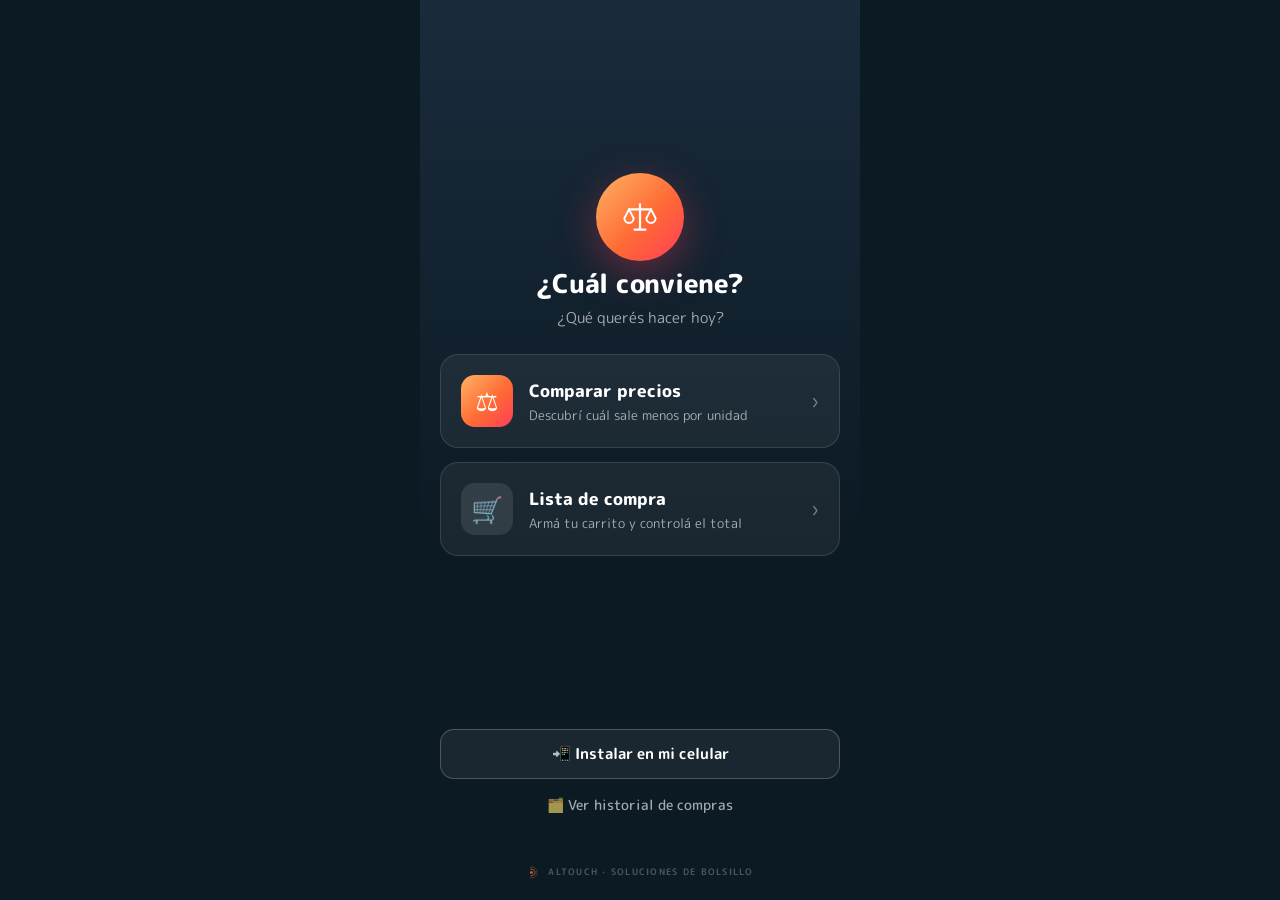
==== commit e9129b36: "Add files via upload" ====
--- a/cualconviene/index.html
+++ b/cualconviene/index.html
@@ -7,7 +7,7 @@
 <meta name="apple-mobile-web-app-capable" content="yes">
 <meta name="apple-mobile-web-app-status-bar-style" content="black-translucent">
 <meta name="apple-mobile-web-app-title" content="Cuál conviene">
-<meta name="app-version" content="2">
+<meta name="app-version" content="3">
 <title>¿Cuál conviene? · altouch</title>
 <link rel="manifest" href="./manifest.json">
 <link rel="apple-touch-icon" href="./icons/apple-touch-icon.png">
@@ -54,6 +54,8 @@
 .choice-card p{font-size:13px;color:var(--text-dim);font-weight:400;line-height:1.4;}
 .choice-card .arr{margin-left:auto;color:var(--text-faint);font-size:22px;}
 .hist-link{display:flex;align-items:center;justify-content:center;gap:8px;background:none;border:none;color:var(--text-dim);font-family:inherit;font-size:14px;font-weight:500;cursor:pointer;padding:14px;width:100%;}
+.install-btn{display:none;align-items:center;justify-content:center;gap:8px;width:100%;height:50px;min-height:50px;flex-shrink:0;margin:24px 0 2px;border:1px solid var(--border-strong);border-radius:var(--radius);background:var(--panel);color:var(--text);font-family:inherit;font-size:15px;font-weight:700;cursor:pointer;}
+.install-btn:active{background:var(--panel-strong);}
 
 .btn{width:100%;height:56px;min-height:56px;flex-shrink:0;border-radius:var(--radius);border:none;cursor:pointer;font-family:inherit;font-size:17px;font-weight:700;display:flex;align-items:center;justify-content:center;gap:10px;transition:transform .12s ease,filter .2s ease;}
 .btn:active{transform:scale(.975);}
@@ -211,6 +213,7 @@
       <button class="choice-card" onclick="go('cart')"><div class="ic alt">🛒</div><div><h3>Lista de compra</h3><p>Armá tu carrito y controlá el total</p></div><div class="arr">›</div></button>
     </div>
     <div style="margin-top:auto;">
+      <button class="install-btn" id="install-btn" onclick="installPWA()">📲 Instalar en mi celular</button>
       <button class="hist-link" onclick="go('history')">🗂️ Ver historial de compras</button>
       <div class="appfoot"><svg viewBox="0 0 52 52" fill="none" xmlns="http://www.w3.org/2000/svg"><defs><linearGradient id="atg-home" x1="0" y1="0" x2="52" y2="52" gradientUnits="userSpaceOnUse"><stop stop-color="#FFB265"/><stop offset=".55" stop-color="#FF6B35"/><stop offset="1" stop-color="#FF3D57"/></linearGradient></defs><circle cx="19" cy="26" r="5.5" fill="url(#atg-home)"/><path d="M16.92 14.18 A12 12 0 1 1 16.92 37.82" stroke="url(#atg-home)" stroke-width="3.4" stroke-linecap="round"/><path d="M15.61 6.80 A19.5 19.5 0 1 1 15.61 45.20" stroke="url(#atg-home)" stroke-width="3" stroke-linecap="round" opacity=".55"/></svg><span>altouch · soluciones de bolsillo</span></div>
     </div>
@@ -347,6 +350,12 @@
   <!-- HISTORY -->
   <section class="screen" id="s-history">
     <div class="topbar"><button class="back" onclick="go('home')">‹</button><h2>Historial</h2></div>
+    <div class="row" style="margin-bottom:6px;">
+      <button class="btn btn-ghost btn-sm" style="flex:1;" onclick="exportBackup()">⬇️ Backup</button>
+      <button class="btn btn-ghost btn-sm" style="flex:1;" onclick="document.getElementById('import-file').click()">⬆️ Restaurar</button>
+    </div>
+    <input type="file" id="import-file" accept="application/json,.json" style="display:none" onchange="importBackup(this)">
+    <p class="note" style="margin:0 0 16px;text-align:left;">Guardá un backup de vez en cuando: si sacás la app de la pantalla de inicio del iPhone, se borran la lista y el historial.</p>
     <div id="history-container"></div>
     <div class="appfoot"><svg viewBox="0 0 52 52" fill="none" xmlns="http://www.w3.org/2000/svg"><defs><linearGradient id="atg-hist" x1="0" y1="0" x2="52" y2="52" gradientUnits="userSpaceOnUse"><stop stop-color="#FFB265"/><stop offset=".55" stop-color="#FF6B35"/><stop offset="1" stop-color="#FF3D57"/></linearGradient></defs><circle cx="19" cy="26" r="5.5" fill="url(#atg-hist)"/><path d="M16.92 14.18 A12 12 0 1 1 16.92 37.82" stroke="url(#atg-hist)" stroke-width="3.4" stroke-linecap="round"/><path d="M15.61 6.80 A19.5 19.5 0 1 1 15.61 45.20" stroke="url(#atg-hist)" stroke-width="3" stroke-linecap="round" opacity=".55"/></svg><span>altouch · soluciones de bolsillo</span></div>
   </section>
@@ -381,7 +390,7 @@
 const COLORS=['#FF6B35','#FF3D57','#7FC97A','#3C82F6','#B368D9','#F5A623'];
 let state={type:'peso',compareProducts:[],cart:[]};
 
-const LS={cart:'cualconviene_cart',hist:'cualconviene_history',saved:'cualconviene_saved'};
+const LS={cart:'cualconviene_cart',hist:'cualconviene_history',saved:'cualconviene_saved',installed:'cualconviene_installed'};
 
 // ── Motor de ofertas ─────────────────────────────────────────────────────
 // Devuelve cuánto pagás EN TOTAL por `q` unidades, con la oferta aplicada.
@@ -793,6 +802,133 @@
 chain('c-qty',addCartItem);
 chain('sh-name',confirmSend);
 
+// ── Backup local (exportar / restaurar) ──────────────────────────────────
+// En iOS, sacar la app de la pantalla de inicio borra todo el localStorage.
+function exportBackup(){
+  const data={app:'cualconviene',v:1,date:new Date().toISOString(),
+    cart:lsGet(LS.cart,[]),history:lsGet(LS.hist,[]),saved:lsGet(LS.saved,[])};
+  try{
+    const blob=new Blob([JSON.stringify(data,null,2)],{type:'application/json'});
+    const url=URL.createObjectURL(blob);
+    const a=document.createElement('a');
+    a.href=url;
+    a.download='cualconviene-backup-'+new Date().toISOString().slice(0,10)+'.json';
+    document.body.appendChild(a);a.click();a.remove();
+    setTimeout(()=>URL.revokeObjectURL(url),1000);
+    toast('✓ Backup guardado');
+  }catch(e){toast('No se pudo generar el backup');}
+}
+function importBackup(input){
+  const f=input.files&&input.files[0];
+  input.value='';
+  if(!f)return;
+  const r=new FileReader();
+  r.onload=()=>{
+    let d;
+    try{d=JSON.parse(r.result);}catch(e){toast('Ese archivo no es un backup válido');return;}
+    if(!d||d.app!=='cualconviene'){toast('Ese backup no es de esta app');return;}
+    if(!confirm('Esto reemplaza tu lista y tu historial actuales por los del backup. ¿Seguimos?'))return;
+    lsSet(LS.cart,d.cart||[]);
+    lsSet(LS.hist,d.history||[]);
+    lsSet(LS.saved,d.saved||[]);
+    state.cart=lsGet(LS.cart,[]);
+    renderCart();renderHistory();
+    toast('✓ Datos restaurados');
+  };
+  r.onerror=()=>toast('No se pudo leer el archivo');
+  r.readAsText(f);
+}
+
+// ── Instalación PWA ──────────────────────────────────────────────────────
+let deferredPrompt=null;
+const IS_IOS=/iphone|ipad|ipod/i.test(navigator.userAgent)||
+  (navigator.platform==='MacIntel'&&navigator.maxTouchPoints>1);
+const IS_SAFARI=/^((?!chrome|android|crios|fxios|edgios).)*safari/i.test(navigator.userAgent);
+const IS_STANDALONE=window.navigator.standalone===true||
+  window.matchMedia('(display-mode: standalone)').matches;
+
+// Android / escritorio: el navegador avisa cuándo se puede instalar
+window.addEventListener('beforeinstallprompt',e=>{
+  e.preventDefault();
+  deferredPrompt=e;
+  const b=document.getElementById('install-btn');
+  if(b&&!IS_STANDALONE)b.style.display='flex';
+});
+
+// El botón se muestra siempre que la app no esté ya instalada.
+// Si el navegador disparó beforeinstallprompt, abre el diálogo nativo.
+// Si no (iPhone, o Chrome que no lo disparó), explica cómo hacerlo a mano.
+if(!IS_STANDALONE && !lsGet(LS.installed,false)){
+  const b=document.getElementById('install-btn');
+  if(b)b.style.display='flex';
+}
+
+function installPWA(){
+  if(IS_IOS){
+    if(IS_STANDALONE){toast('Ya la tenés instalada 🎉');return;}
+    if(!IS_SAFARI){
+      showInstallHelp('Abrila en Safari',
+        'En iPhone solo se puede instalar desde Safari.<br><br>'+
+        '1. Tocá el menú (⋯) de este navegador<br>'+
+        '2. Elegí <b>"Abrir en Safari"</b><br>'+
+        '3. Ahí volvé a tocar "Instalar en mi celular"');
+      return;
+    }
+    showInstallHelp('Instalar en tu iPhone',
+      '1. Tocá el botón <b>Compartir</b> ⬆️ (abajo, en el centro de Safari)<br>'+
+      '2. Bajá en la lista y elegí <b>"Agregar a pantalla de inicio"</b><br>'+
+      '3. Tocá <b>"Agregar"</b> arriba a la derecha<br><br>'+
+      'Ojo: si después la sacás de la pantalla de inicio, iOS te borra la lista y el historial. Hacé un backup desde Historial antes.');
+    return;
+  }
+  if(!deferredPrompt){
+    showInstallHelp('Instalar ¿Cuál conviene?',
+      'Tu navegador no te deja instalarla desde acá, pero sí desde su menú:<br><br>'+
+      '1. Tocá el menú <b>⋮</b> arriba a la derecha<br>'+
+      '2. Elegí <b>"Instalar"</b> o <b>"Instalar y crear acceso directo"</b><br>'+
+      '3. Confirmá<br><br>'+
+      'Si no te aparece esa opción, probá recargar la página.');
+    return;
+  }
+  deferredPrompt.prompt();
+  deferredPrompt.userChoice.then(()=>{
+    deferredPrompt=null;
+    const b=document.getElementById('install-btn');
+    if(b)b.style.display='none';
+  });
+}
+
+window.addEventListener('appinstalled',()=>{
+  deferredPrompt=null;
+  lsSet(LS.installed,true); // para no volver a ofrecerla desde la pestaña del navegador
+  const b=document.getElementById('install-btn');
+  if(b)b.style.display='none';
+  try{toast('¡Listo, quedó instalada!');}catch(e){}
+});
+
+function showInstallHelp(titulo,htmlPasos){
+  document.getElementById('install-help')?.remove();
+  const ov=document.createElement('div');
+  ov.id='install-help';
+  ov.style.cssText='position:fixed;inset:0;z-index:9999;background:rgba(6,14,20,.72);'+
+    'backdrop-filter:blur(3px);display:flex;align-items:flex-end;justify-content:center;padding:16px;';
+  ov.innerHTML=
+    '<div style="background:#1A2B3C;color:#fff;border:1px solid rgba(255,255,255,.22);'+
+    'border-radius:18px;padding:20px;max-width:420px;width:100%;'+
+    'box-shadow:0 12px 40px rgba(0,0,0,.5);font-size:15px;line-height:1.6;'+
+    'margin-bottom:env(safe-area-inset-bottom);">'+
+      '<div style="font-size:19px;font-weight:800;margin-bottom:12px;">📲 '+titulo+'</div>'+
+      '<div style="opacity:.9;">'+htmlPasos+'</div>'+
+      '<button id="install-help-close" style="margin-top:18px;width:100%;height:50px;'+
+      'border:none;border-radius:14px;font-family:inherit;font-size:16px;font-weight:700;'+
+      'background:linear-gradient(135deg,#FFB265 0%,#FF6B35 55%,#FF3D57 100%);'+
+      'color:#fff;cursor:pointer;">Entendido</button>'+
+    '</div>';
+  ov.addEventListener('click',e=>{if(e.target===ov)ov.remove();});
+  ov.querySelector('#install-help-close').addEventListener('click',()=>ov.remove());
+  document.body.appendChild(ov);
+}
+
 // ── Registro del Service Worker ──────────────────────────────────────────
 if('serviceWorker' in navigator){
   window.addEventListener('load', ()=>{
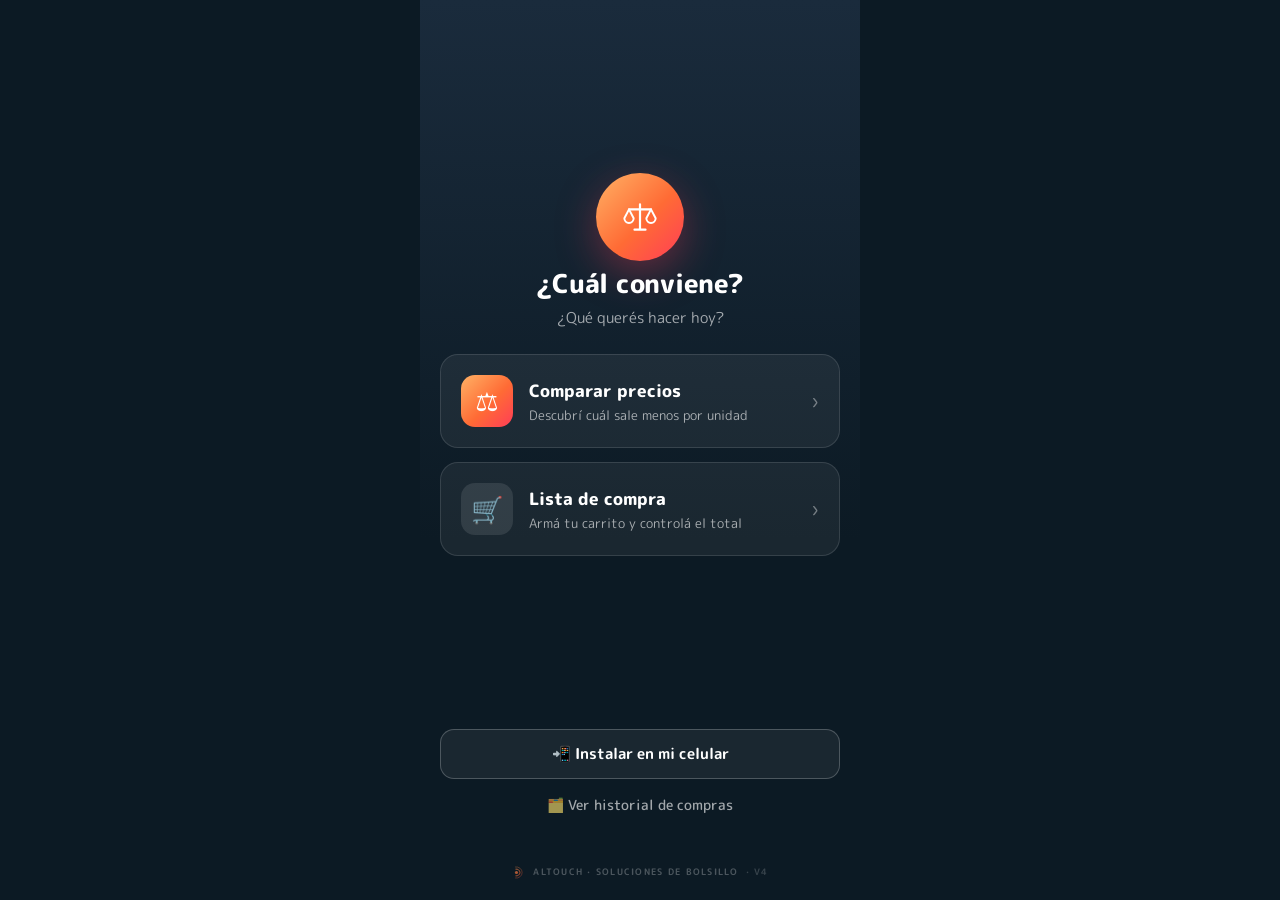
==== commit 67995f89: "Add files via upload" ====
--- a/cualconviene/index.html
+++ b/cualconviene/index.html
@@ -7,7 +7,7 @@
 <meta name="apple-mobile-web-app-capable" content="yes">
 <meta name="apple-mobile-web-app-status-bar-style" content="black-translucent">
 <meta name="apple-mobile-web-app-title" content="Cuál conviene">
-<meta name="app-version" content="3">
+<meta name="app-version" content="4">
 <title>¿Cuál conviene? · altouch</title>
 <link rel="manifest" href="./manifest.json">
 <link rel="apple-touch-icon" href="./icons/apple-touch-icon.png">
@@ -188,6 +188,34 @@
 .opreview .big{color:var(--green);}
 
 
+/* Cartel de "hay versión nueva" */
+#update-bar{position:absolute;left:12px;right:12px;bottom:calc(12px + env(safe-area-inset-bottom));z-index:60;background:var(--bg-1);border:1px solid var(--border-strong);border-radius:16px;padding:13px 13px 13px 16px;display:none;align-items:center;gap:12px;box-shadow:0 12px 34px rgba(0,0,0,.5);}
+#update-bar.on{display:flex;animation:ubIn .3s ease;}
+@keyframes ubIn{from{opacity:0;transform:translateY(16px);}to{opacity:1;transform:translateY(0);}}
+#update-bar .ub-txt{flex:1;min-width:0;}
+#update-bar .ub-txt b{display:block;font-size:14px;font-weight:800;line-height:1.3;}
+#update-bar .ub-txt span{font-size:12px;color:var(--text-dim);line-height:1.35;}
+#update-bar .ub-btn{flex-shrink:0;height:42px;padding:0 16px;border:none;border-radius:12px;background:var(--grad-accent);color:#fff;font-family:inherit;font-size:14px;font-weight:800;cursor:pointer;}
+#update-bar .ub-btn:active{transform:scale(.97);}
+#update-bar .ub-x{background:none;border:none;color:var(--text-faint);font-size:20px;padding:2px 2px 2px 0;cursor:pointer;flex-shrink:0;line-height:1;align-self:flex-start;}
+.vtag{font-size:9px;color:var(--text-faint);font-weight:700;letter-spacing:.14em;opacity:.7;}
+
+/* Historial: tarjeta tappeable + detalle de la compra */
+.hcard.pick{display:flex;align-items:center;gap:10px;cursor:pointer;transition:border .18s ease,transform .12s ease;}
+.hcard.pick:active{transform:scale(.985);border-color:var(--border-strong);}
+.hcard .hbody{flex:1;min-width:0;}
+.hcard .hgo{color:var(--text-faint);font-size:22px;flex-shrink:0;line-height:1;}
+.dhead{font-size:13px;color:var(--text-dim);margin:-8px 0 16px;}
+.dlist{display:flex;flex-direction:column;gap:8px;margin-bottom:4px;}
+.dcard{display:flex;align-items:center;gap:12px;background:var(--panel);border:1px solid var(--border);border-radius:12px;padding:11px 13px;}
+.dcard .dq{min-width:34px;height:34px;border-radius:9px;background:var(--panel-strong);display:flex;align-items:center;justify-content:center;font-size:14px;font-weight:800;flex-shrink:0;padding:0 6px;}
+.dcard .di{flex:1;min-width:0;}
+.dcard .dn{font-size:14px;font-weight:700;white-space:nowrap;overflow:hidden;text-overflow:ellipsis;}
+.dcard .dd{font-size:12px;color:var(--text-dim);}
+.dcard .dd .was{text-decoration:line-through;opacity:.7;}
+.dcard .dp{font-size:15px;font-weight:800;white-space:nowrap;text-align:right;}
+.dsave{font-size:13px;font-weight:700;color:var(--green);background:rgba(127,201,122,.10);border:1px solid rgba(127,201,122,.30);border-radius:12px;padding:10px 13px;margin-bottom:14px;}
+
 .appfoot{display:flex;align-items:center;justify-content:center;gap:7px;padding-top:20px;margin-top:16px;opacity:.65;}
 .appfoot svg{width:15px;height:15px;flex-shrink:0;}
 .appfoot span{font-size:9px;color:var(--text-faint);font-weight:700;letter-spacing:.14em;text-transform:uppercase;}
@@ -215,7 +243,7 @@
     <div style="margin-top:auto;">
       <button class="install-btn" id="install-btn" onclick="installPWA()">📲 Instalar en mi celular</button>
       <button class="hist-link" onclick="go('history')">🗂️ Ver historial de compras</button>
-      <div class="appfoot"><svg viewBox="0 0 52 52" fill="none" xmlns="http://www.w3.org/2000/svg"><defs><linearGradient id="atg-home" x1="0" y1="0" x2="52" y2="52" gradientUnits="userSpaceOnUse"><stop stop-color="#FFB265"/><stop offset=".55" stop-color="#FF6B35"/><stop offset="1" stop-color="#FF3D57"/></linearGradient></defs><circle cx="19" cy="26" r="5.5" fill="url(#atg-home)"/><path d="M16.92 14.18 A12 12 0 1 1 16.92 37.82" stroke="url(#atg-home)" stroke-width="3.4" stroke-linecap="round"/><path d="M15.61 6.80 A19.5 19.5 0 1 1 15.61 45.20" stroke="url(#atg-home)" stroke-width="3" stroke-linecap="round" opacity=".55"/></svg><span>altouch · soluciones de bolsillo</span></div>
+      <div class="appfoot"><svg viewBox="0 0 52 52" fill="none" xmlns="http://www.w3.org/2000/svg"><defs><linearGradient id="atg-home" x1="0" y1="0" x2="52" y2="52" gradientUnits="userSpaceOnUse"><stop stop-color="#FFB265"/><stop offset=".55" stop-color="#FF6B35"/><stop offset="1" stop-color="#FF3D57"/></linearGradient></defs><circle cx="19" cy="26" r="5.5" fill="url(#atg-home)"/><path d="M16.92 14.18 A12 12 0 1 1 16.92 37.82" stroke="url(#atg-home)" stroke-width="3.4" stroke-linecap="round"/><path d="M15.61 6.80 A19.5 19.5 0 1 1 15.61 45.20" stroke="url(#atg-home)" stroke-width="3" stroke-linecap="round" opacity=".55"/></svg><span>altouch · soluciones de bolsillo</span><span class="vtag" id="v-tag"></span></div>
     </div>
   </section>
 
@@ -360,6 +388,17 @@
     <div class="appfoot"><svg viewBox="0 0 52 52" fill="none" xmlns="http://www.w3.org/2000/svg"><defs><linearGradient id="atg-hist" x1="0" y1="0" x2="52" y2="52" gradientUnits="userSpaceOnUse"><stop stop-color="#FFB265"/><stop offset=".55" stop-color="#FF6B35"/><stop offset="1" stop-color="#FF3D57"/></linearGradient></defs><circle cx="19" cy="26" r="5.5" fill="url(#atg-hist)"/><path d="M16.92 14.18 A12 12 0 1 1 16.92 37.82" stroke="url(#atg-hist)" stroke-width="3.4" stroke-linecap="round"/><path d="M15.61 6.80 A19.5 19.5 0 1 1 15.61 45.20" stroke="url(#atg-hist)" stroke-width="3" stroke-linecap="round" opacity=".55"/></svg><span>altouch · soluciones de bolsillo</span></div>
   </section>
 
+  <!-- DETALLE DE UNA COMPRA -->
+  <section class="screen" id="s-detail">
+    <div class="topbar"><button class="back" onclick="go('history')">‹</button><h2>Detalle de compra</h2></div>
+    <div id="detail-container"></div>
+    <div class="mt-auto stack">
+      <button class="btn btn-ghost btn-sm" onclick="repeatPurchase()">↺ &nbsp;Repetir en mi lista</button>
+      <button class="btn btn-ghost btn-sm" onclick="deletePurchase()">🗑️ &nbsp;Borrar esta compra</button>
+    </div>
+    <div class="appfoot"><svg viewBox="0 0 52 52" fill="none" xmlns="http://www.w3.org/2000/svg"><defs><linearGradient id="atg-det" x1="0" y1="0" x2="52" y2="52" gradientUnits="userSpaceOnUse"><stop stop-color="#FFB265"/><stop offset=".55" stop-color="#FF6B35"/><stop offset="1" stop-color="#FF3D57"/></linearGradient></defs><circle cx="19" cy="26" r="5.5" fill="url(#atg-det)"/><path d="M16.92 14.18 A12 12 0 1 1 16.92 37.82" stroke="url(#atg-det)" stroke-width="3.4" stroke-linecap="round"/><path d="M15.61 6.80 A19.5 19.5 0 1 1 15.61 45.20" stroke="url(#atg-det)" stroke-width="3" stroke-linecap="round" opacity=".55"/></svg><span>altouch · soluciones de bolsillo</span></div>
+  </section>
+
   <div class="sheet-bg" id="sheet-bg" onclick="closeSheet()"></div>
   <div class="sheet" id="sheet">
     <div class="grab"></div>
@@ -372,6 +411,12 @@
     <div class="opreview" id="sh-total"></div>
     <button class="btn btn-green" onclick="confirmSend()">＋ &nbsp;Agregar a la lista</button>
     <button class="btn btn-ghost btn-sm" style="margin-top:10px;" onclick="closeSheet()">Cancelar</button>
+  </div>
+
+  <div id="update-bar">
+    <div class="ub-txt"><b>Hay una versión nueva 🎉</b><span>Actualizá para tener las últimas funciones.</span></div>
+    <button class="ub-btn" id="ub-btn" onclick="applyUpdate()">Actualizar</button>
+    <button class="ub-x" onclick="hideUpdateBar()" aria-label="Ahora no">×</button>
   </div>
 
   <div id="toast"></div>
@@ -506,6 +551,7 @@
   if(id==='add')renderMini();
   if(id==='cart')renderCart();
   if(id==='history')renderHistory();
+  if(id==='detail')renderDetail();
   document.getElementById('s-'+id).scrollTop=0;
 }
 
@@ -741,7 +787,11 @@
   const total=state.cart.reduce((s,it)=>s+lineTotal(it),0);
   const count=state.cart.reduce((s,it)=>s+it.qty,0);
   const hist=lsGet(LS.hist,[]);
-  hist.unshift({date:Date.now(),total,count,items:state.cart.map(it=>({name:it.name,price:lineTotal(it),qty:it.qty,unitPrice:lineTotal(it)/it.qty}))});
+  // listPrice = precio de lista sin oferta; unitPrice = lo que terminó saliendo c/u
+  hist.unshift({date:Date.now(),total,count,items:state.cart.map(it=>({
+    name:it.name,price:lineTotal(it),qty:it.qty,unitPrice:lineTotal(it)/it.qty,
+    listPrice:Number(it.unitPrice),offer:it.offer||null
+  }))});
   lsSet(LS.hist,hist);state.cart=[];saveCart();toast('✓ Compra cerrada y archivada');go('history');
 }
 
@@ -763,9 +813,74 @@
     repeated.forEach(m=>{const f=m.prices[0],l=m.prices[m.prices.length-1];const pc=((l-f)/f*100);html+=`<div class="trend"><div><div class="tn">${esc(m.name)}</div><div class="tp">$${f.toFixed(0)} → $${l.toFixed(0)} c/u</div></div>${deltaBadge(pc)}</div>`;});
   }
   html+='<div class="section-title">Compras cerradas</div>';
-  html+=hist.map(h=>`<div class="hcard"><div class="hhead"><span class="hdate">${fullDate(h.date)}</span><span class="htot">$${h.total.toLocaleString('es-AR',{maximumFractionDigits:0})}</span></div><div class="hmeta">${h.count} ítems · ${h.items.slice(0,3).map(i=>esc(i.name)).join(', ')}${h.items.length>3?'…':''}</div></div>`).join('');
+  html+=hist.map((h,i)=>`<div class="hcard pick" onclick="openPurchase(${i})"><div class="hbody"><div class="hhead"><span class="hdate">${fullDate(h.date)}</span><span class="htot">$${h.total.toLocaleString('es-AR',{maximumFractionDigits:0})}</span></div><div class="hmeta">${h.count} ítems · ${h.items.slice(0,3).map(i=>esc(i.name)).join(', ')}${h.items.length>3?'…':''}</div></div><div class="hgo">›</div></div>`).join('');
+  html+='<p class="note" style="text-align:left;margin-top:10px;">Tocá cualquier compra para ver el detalle completo.</p>';
   c.innerHTML=html;
 }
+// ── Detalle de una compra cerrada ────────────────────────────────────────
+let detailIdx=null;
+function openPurchase(i){detailIdx=i;go('detail');}
+function renderDetail(){
+  const c=document.getElementById('detail-container');
+  const hist=lsGet(LS.hist,[]);
+  const h=hist[detailIdx];
+  if(!h){c.innerHTML='<div class="empty">No encontramos esa compra.</div>';return;}
+  const items=h.items||[];
+  const count=(h.count!=null)?h.count:items.reduce((s,it)=>s+(Number(it.qty)||1),0);
+
+  let ahorroTotal=0;
+  const rows=items.map(it=>{
+    const qty=Number(it.qty)||1;
+    const line=Number(it.price!=null?it.price:(it.unitPrice||0)*qty);
+    const cu=Number(it.unitPrice!=null?it.unitPrice:line/qty);
+    // listPrice y offer solo existen en compras cerradas desde esta versión
+    const list=(it.listPrice!=null)?Number(it.listPrice):null;
+    const off=it.offer||null;
+    const conOferta=off&&offerApplies(off,qty);
+    const ahorro=(list!=null)?(list*qty-line):0;
+    if(ahorro>0.5)ahorroTotal+=ahorro;
+    let sub=qty+' × $'+fmtMoney(cu)+' c/u';
+    if(conOferta&&list!=null&&ahorro>0.5)sub+=' · <span class="was">$'+fmtMoney(list)+'</span>';
+    return `<div class="dcard">
+      <div class="dq">×${qty}</div>
+      <div class="di"><div class="dn">${esc(it.name)}${conOferta?'<span class="badge-offer">'+esc(offerLabel(off))+'</span>':''}</div>
+      <div class="dd">${sub}</div></div>
+      <div class="dp">$${fmtMoney(line)}</div></div>`;
+  }).join('');
+
+  c.innerHTML=
+    `<div class="total-banner"><div><div class="lbl">Total pagado</div><div class="val">$${fmtMoney(h.total)}</div></div>`+
+    `<div class="cnt"><b>${count}</b>ítems</div></div>`+
+    `<p class="dhead">${fullDate(h.date)} · ${items.length} producto${items.length===1?'':'s'} distinto${items.length===1?'':'s'}</p>`+
+    (ahorroTotal>0.5?`<div class="dsave">💚 Te ahorraste $${fmtMoney(ahorroTotal)} con las ofertas de esta compra.</div>`:'')+
+    (items.length?`<div class="dlist">${rows}</div>`:'<div class="empty">Esta compra no tiene el detalle guardado.</div>');
+}
+function deletePurchase(){
+  const hist=lsGet(LS.hist,[]);
+  const h=hist[detailIdx];
+  if(!h)return;
+  if(!confirm('¿Borrar la compra del '+fullDate(h.date)+'? No se puede deshacer.'))return;
+  hist.splice(detailIdx,1);
+  lsSet(LS.hist,hist);
+  detailIdx=null;
+  toast('✓ Compra borrada');
+  go('history');
+}
+function repeatPurchase(){
+  const hist=lsGet(LS.hist,[]);
+  const h=hist[detailIdx];
+  if(!h||!h.items||!h.items.length){toast('Esta compra no tiene productos guardados');return;}
+  h.items.forEach(it=>{
+    const qty=Number(it.qty)||1;
+    const up=(it.listPrice!=null)?Number(it.listPrice)
+            :(it.unitPrice!=null?Number(it.unitPrice):Number(it.price)/qty);
+    state.cart.push({name:it.name,qty,unitPrice:up,offer:it.offer||null,fromCompare:false});
+  });
+  saveCart();
+  toast('✓ '+h.items.length+' productos a tu lista');
+  go('cart');
+}
+
 function deltaBadge(pc){if(Math.abs(pc)<0.5)return '<div class="delta flat">=</div>';const cls=pc>0?'up':'down';const a=pc>0?'▲':'▼';return `<div class="delta ${cls}">${a} ${Math.abs(pc).toFixed(0)}%</div>`;}
 
 function reset(){state.type='peso';fillUnits();setType('peso');newComparison();}
@@ -929,12 +1044,67 @@
   document.body.appendChild(ov);
 }
 
-// ── Registro del Service Worker ──────────────────────────────────────────
+// ── Service Worker + detección de versión nueva ──────────────────────────
+// El SW nuevo se instala en segundo plano y queda "en espera". No toma el
+// control solo: mostramos el cartel y el usuario decide cuándo actualizar.
+const APP_VERSION=document.querySelector('meta[name="app-version"]')?.content||'0';
+let swReg=null,waitingSW=null,refreshing=false;
+
+function showUpdateBar(){document.getElementById('update-bar').classList.add('on');}
+function hideUpdateBar(){document.getElementById('update-bar').classList.remove('on');}
+function applyUpdate(){
+  const b=document.getElementById('ub-btn');
+  if(b){b.textContent='Actualizando…';b.disabled=true;}
+  if(waitingSW){
+    waitingSW.postMessage({type:'SKIP_WAITING'});
+    // Si por lo que sea no llega el controllerchange, recargamos igual.
+    setTimeout(()=>{if(!refreshing){refreshing=true;location.reload();}},2500);
+  }else{
+    refreshing=true;location.reload();
+  }
+}
+
 if('serviceWorker' in navigator){
-  window.addEventListener('load', ()=>{
-    navigator.serviceWorker.register('./sw.js').catch(()=>{});
+  // ¿Ya había un SW manejando la página al abrirla? Si no, es la primera
+  // instalación y no hay que recargar nada cuando tome el control.
+  const hadController=!!navigator.serviceWorker.controller;
+
+  navigator.serviceWorker.addEventListener('controllerchange',()=>{
+    if(!hadController||refreshing)return;
+    refreshing=true;
+    location.reload();
   });
-}
+
+  window.addEventListener('load',()=>{
+    navigator.serviceWorker.register('./sw.js').then(reg=>{
+      swReg=reg;
+      // Caso 1: ya quedó una versión esperando de una visita anterior.
+      if(reg.waiting&&navigator.serviceWorker.controller){
+        waitingSW=reg.waiting;showUpdateBar();
+      }
+      // Caso 2: se descarga una versión nueva mientras la app está abierta.
+      reg.addEventListener('updatefound',()=>{
+        const nw=reg.installing;
+        if(!nw)return;
+        nw.addEventListener('statechange',()=>{
+          if(nw.state==='installed'&&navigator.serviceWorker.controller){
+            waitingSW=nw;showUpdateBar();
+          }
+        });
+      });
+    }).catch(()=>{});
+  });
+
+  // Una PWA instalada casi nunca se recarga del todo, así que preguntamos
+  // por versión nueva cada vez que volvés a la app y cada media hora.
+  document.addEventListener('visibilitychange',()=>{
+    if(!document.hidden&&swReg)swReg.update().catch(()=>{});
+  });
+  setInterval(()=>{if(swReg)swReg.update().catch(()=>{});},30*60*1000);
+}
+
+const vt=document.getElementById('v-tag');
+if(vt)vt.textContent='· v'+APP_VERSION;
 </script>
 
 <div id="altouch-ad-slot" aria-hidden="false"></div>
